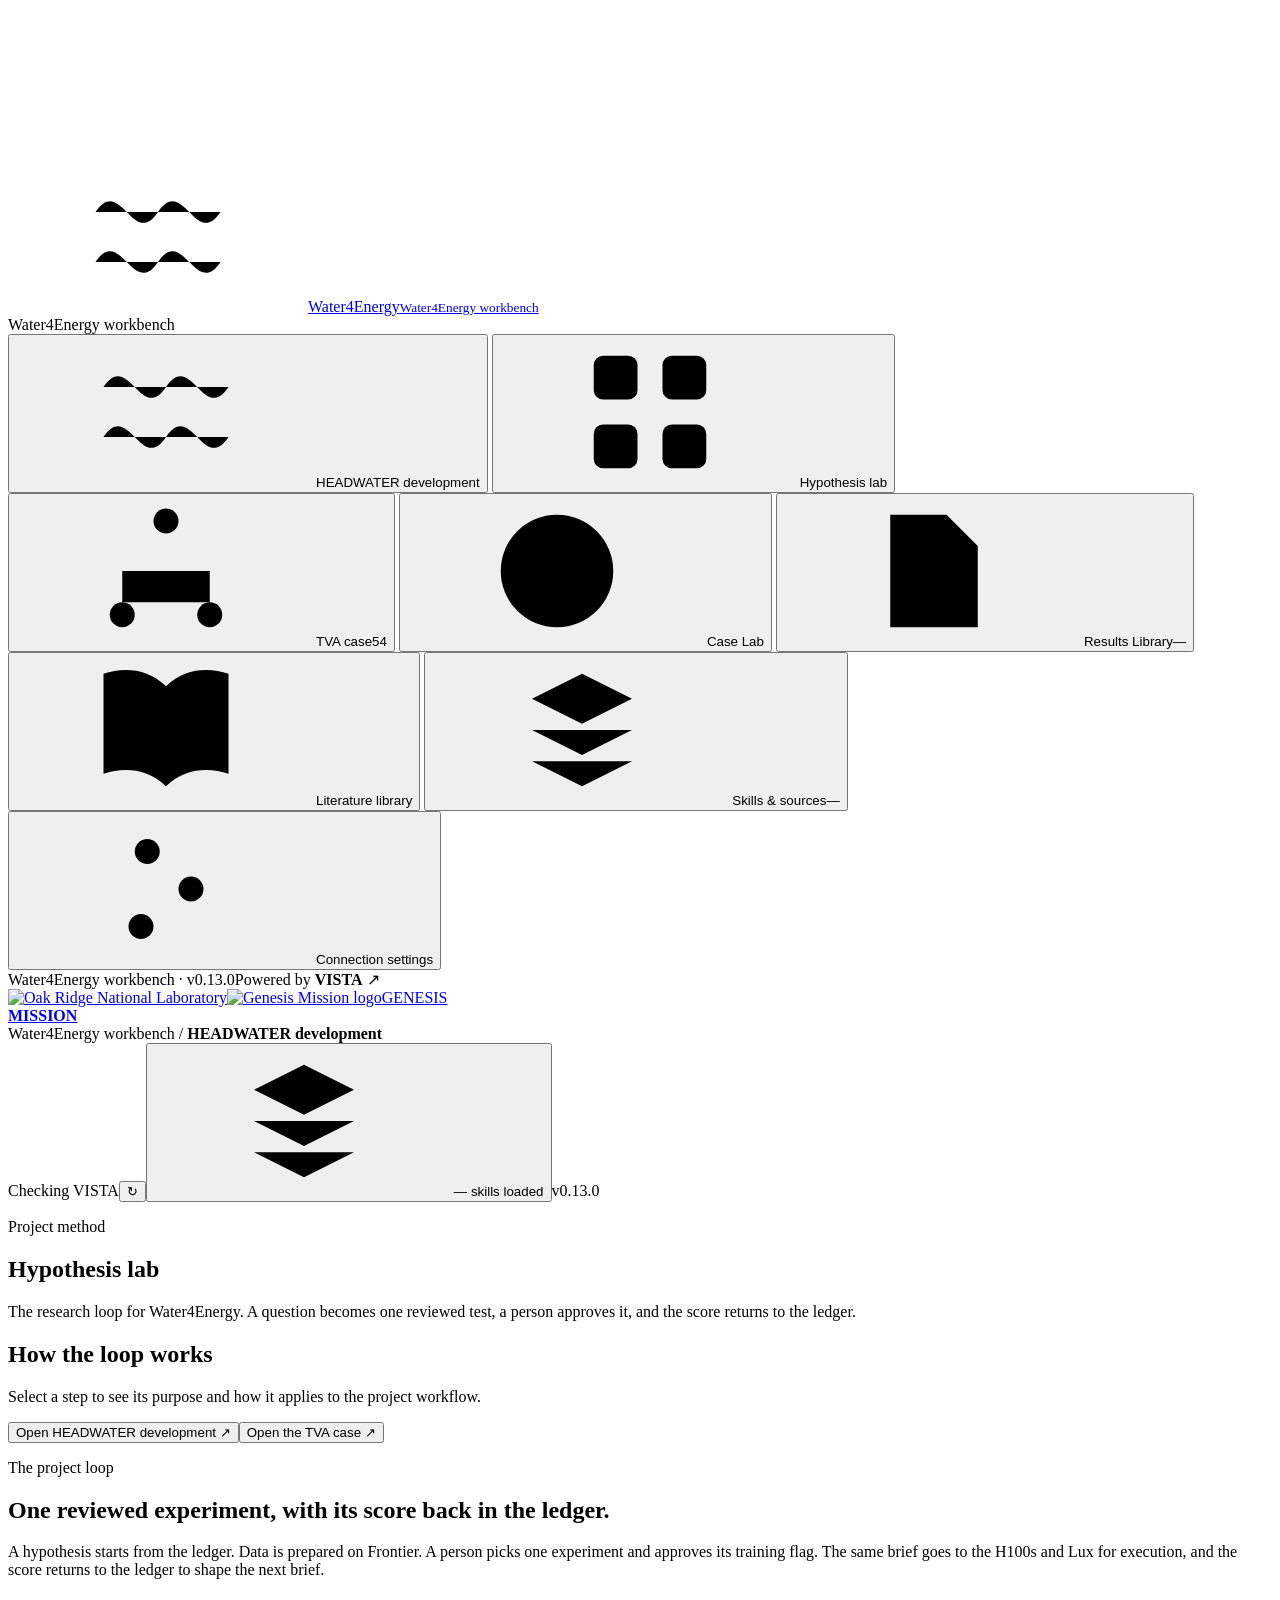
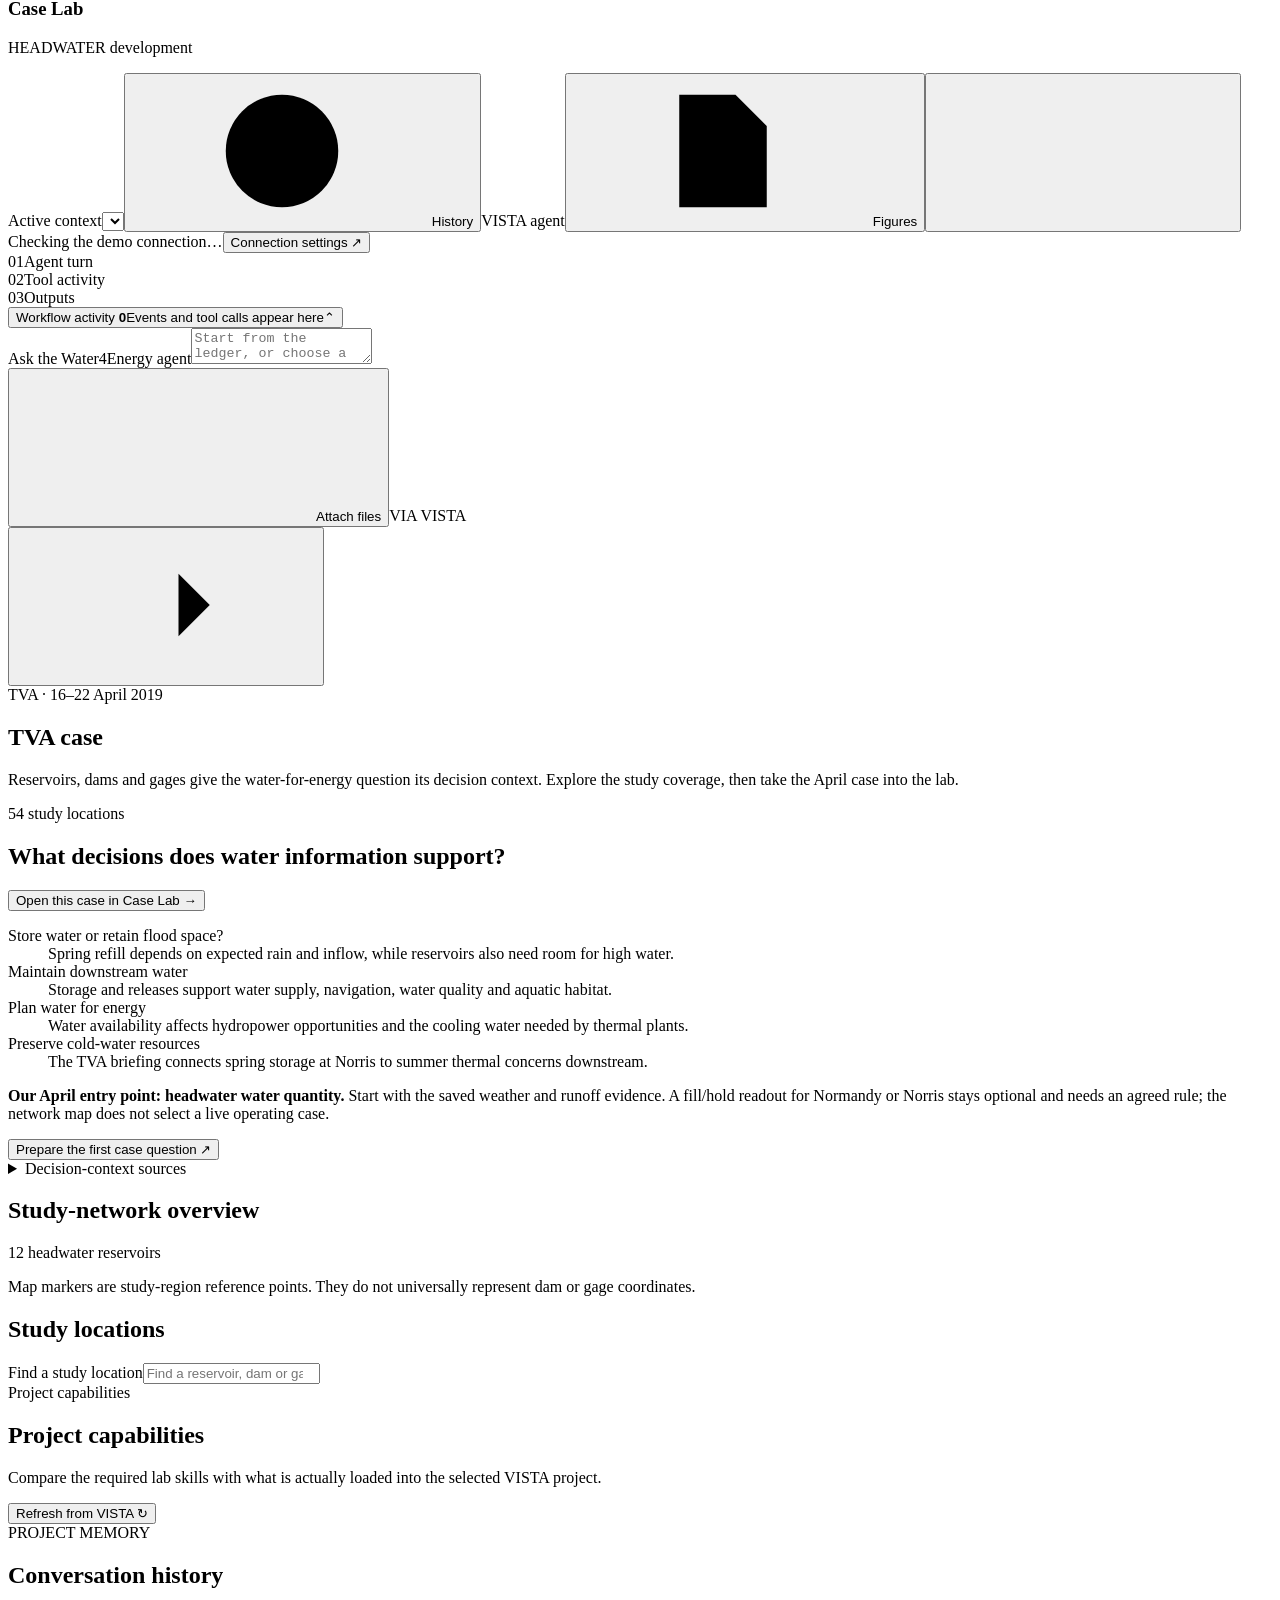
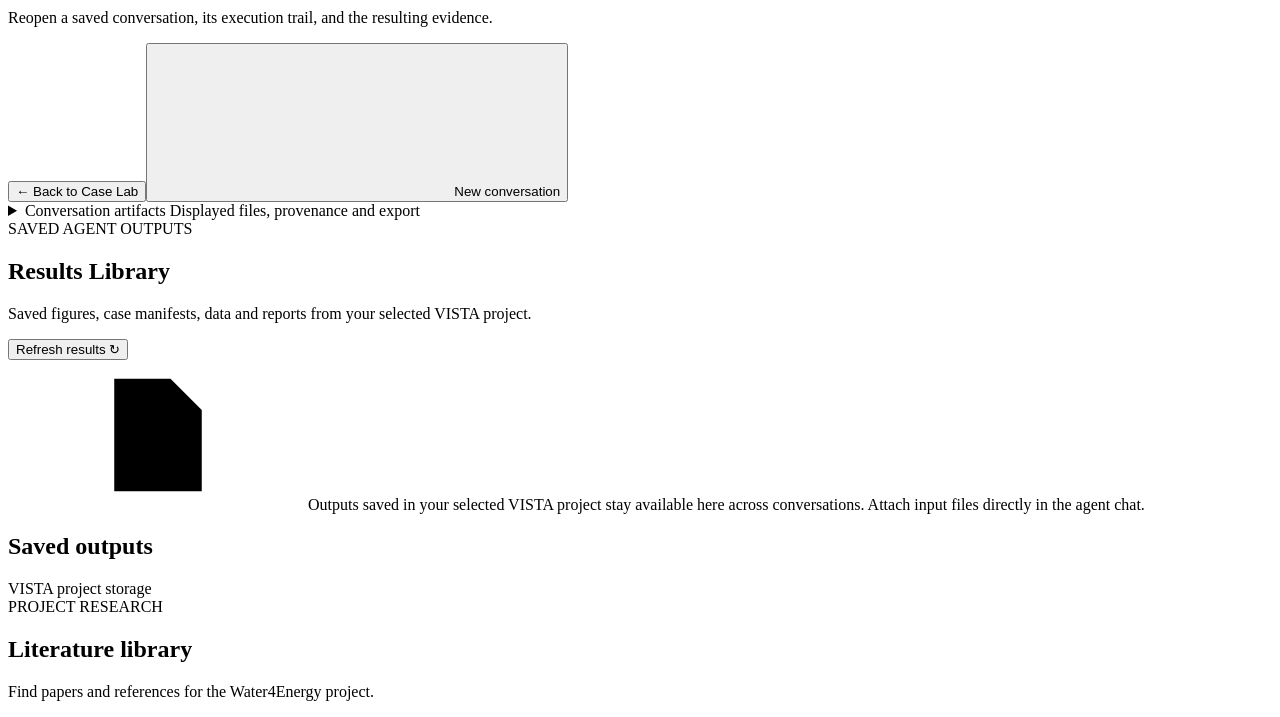
==== public/index.html @ bb332c55 "Make Water4Energy the project workbench with selectable HEADWATER and TVA contexts" ====
<!doctype html>
<html lang="en">
<head>
  <meta charset="utf-8">
  <meta name="viewport" content="width=device-width, initial-scale=1">
  <meta name="theme-color" content="#00662c">
  <meta name="description" content="The Water4Energy project workbench: HEADWATER development, and the cases inside the project">
  <title>Water4Energy workbench</title>
  <link rel="icon" href="/favicon.svg" type="image/svg+xml">
  <link rel="stylesheet" href="/styles.css">
  <link rel="stylesheet" href="/brand-theme.css">
  <link rel="stylesheet" href="/live-workspace.css">
  <link rel="stylesheet" href="/results-library.css">
  <link rel="stylesheet" href="/hypothesis-demo.css">
  <link rel="stylesheet" href="/context-tools.css">
  <link rel="stylesheet" href="/hypothesis-guide.css">
  <link rel="stylesheet" href="/chat-first.css">
  <link rel="stylesheet" href="/hypothesis-lab.css">
  <link rel="stylesheet" href="/connection-resources.css">
  <link rel="stylesheet" href="/literature-library.css">
  <link rel="stylesheet" href="/composer-resize.css">
  <link rel="stylesheet" href="/research-workspace.css">
  <link rel="stylesheet" href="/case-journey.css">
  <link rel="stylesheet" href="/headwater-workflow.css">
  <script src="/project-ui.js" defer></script>
  <script src="/hypothesis-demo.js" defer></script>
  <script src="/results-library.js" defer></script>
  <script src="/hypothesis-guide.js" defer></script>
  <script src="/composer-resize.js" defer></script>
  <script src="/literature-library.js" defer></script>
  <script src="/live-lab-sync.js" defer></script>
  <script src="/headwater-workflow.js" defer></script>
  <script src="/case-journey.js" defer></script>
  <script src="/app.js" defer></script>
</head>
<body data-mode="live" class="research-theme">
<svg class="icon-library" aria-hidden="true"><defs>
  <symbol id="i-skill" viewBox="0 0 24 24"><path d="m12 3 8 4-8 4-8-4zM4 12l8 4 8-4M4 17l8 4 8-4"/></symbol>
  <symbol id="i-network" viewBox="0 0 24 24"><circle cx="12" cy="4" r="2"/><circle cx="5" cy="19" r="2"/><circle cx="19" cy="19" r="2"/><path d="M12 6v6M5 17v-5h14v5"/></symbol>
  <symbol id="i-grid" viewBox="0 0 24 24"><rect x="3" y="3" width="7" height="7" rx="1.5"/><rect x="14" y="3" width="7" height="7" rx="1.5"/><rect x="3" y="14" width="7" height="7" rx="1.5"/><rect x="14" y="14" width="7" height="7" rx="1.5"/></symbol>
  <symbol id="i-clock" viewBox="0 0 24 24"><circle cx="12" cy="12" r="9"/><path d="M12 7v5l3 2"/></symbol>
  <symbol id="i-book" viewBox="0 0 24 24"><path d="M12 5v16M12 5C9 2 5 2 2 3v16c3-1 7-1 10 2 3-3 7-3 10-2V3c-3-1-7-1-10 2Z"/></symbol>
  <symbol id="i-file" viewBox="0 0 24 24"><path d="M14 3H5v18h14V8zM14 3v6h5M8 13h8M8 17h5"/></symbol>
  <symbol id="i-server" viewBox="0 0 24 24"><rect x="3" y="3" width="18" height="7" rx="2"/><rect x="3" y="14" width="18" height="7" rx="2"/><path d="M7 6.5h.01M7 17.5h.01M12 6.5h5M12 17.5h5"/></symbol>
  <symbol id="i-arrow" viewBox="0 0 24 24"><path d="M5 12h14m-5-5 5 5-5 5"/></symbol>
  <symbol id="i-down" viewBox="0 0 24 24"><path d="M12 3v12m-5-5 5 5 5-5M5 16v5h14v-5"/></symbol>
  <symbol id="i-plus" viewBox="0 0 24 24"><path d="M12 5v14M5 12h14"/></symbol>
  <symbol id="i-play" viewBox="0 0 24 24"><path d="m8 5 11 7-11 7z"/></symbol>
  <symbol id="i-check" viewBox="0 0 24 24"><path d="m5 12 4 4L19 6"/></symbol>
  <symbol id="i-link" viewBox="0 0 24 24"><path d="m10 13 4-4M8 16l-1 1a4 4 0 0 1-6-6l4-4a4 4 0 0 1 6 0m2 1 1-1a4 4 0 0 1 6 6l-4 4a4 4 0 0 1-6 0" transform="translate(1 0)"/></symbol>
  <symbol id="i-settings" viewBox="0 0 24 24"><path d="M4 6h16M4 12h16M4 18h16"/><circle cx="9" cy="6" r="2"/><circle cx="16" cy="12" r="2"/><circle cx="8" cy="18" r="2"/></symbol>
  <symbol id="i-close" viewBox="0 0 24 24"><path d="m6 6 12 12M6 18 18 6"/></symbol>
  <symbol id="i-wave" viewBox="0 0 24 24"><path d="M2 8c4-6 6 6 10 0s6 6 10 0M2 16c4-6 6 6 10 0s6 6 10 0"/></symbol>
  <symbol id="i-pin" viewBox="0 0 24 24"><path d="M19 10c0 5-7 11-7 11S5 15 5 10a7 7 0 1 1 14 0Z"/><circle cx="12" cy="10" r="2"/></symbol>
  <symbol id="i-stop" viewBox="0 0 24 24"><rect x="6" y="6" width="12" height="12" rx="1"/></symbol>
</defs></svg>
<aside class="sidebar">
  <a href="#development" class="brand" aria-label="Water4Energy home"><span class="brand-mark"><svg><use href="#i-wave"/></svg></span><span>Water<span class="brand-four">4</span>Energy<small>Water4Energy workbench</small></span></a>
  <div class="project-label">Water4Energy workbench</div>
  <nav class="main-nav" aria-label="Main navigation">
    <button class="nav-item active" data-view="development"><svg><use href="#i-wave"/></svg>HEADWATER development<span class="nav-active-dot"></span></button>
    <button class="nav-item" data-view="introduction"><svg><use href="#i-grid"/></svg>Hypothesis lab</button>
    <button class="nav-item" data-view="network"><svg><use href="#i-network"/></svg>TVA case<span class="nav-count" id="network-count">54</span></button>
    <button class="nav-item" data-view="workspace"><svg><use href="#i-clock"/></svg>Case Lab<span class="nav-active-dot"></span></button>
    <button class="nav-item" data-view="files"><svg><use href="#i-file"/></svg>Results Library<span class="nav-count" id="file-count">—</span></button>
    <button class="nav-item" data-view="literature"><svg><use href="#i-book"/></svg>Literature library</button>
    <button class="nav-item" data-view="skills"><svg><use href="#i-skill"/></svg>Skills &amp; sources<span class="nav-count" id="skill-count">—</span></button>
  </nav>
  <div class="resource-list" id="sidebar-resources" hidden></div>
  <div class="sidebar-bottom"><button id="connection-button"><svg><use href="#i-settings"/></svg>Connection settings</button><div class="powered"><span>Water4Energy workbench · v0.13.0</span><span>Powered by <b>VISTA</b> ↗</span></div></div>
</aside>
<div class="app-shell">
  <header class="topbar"><div class="brand-partners" aria-label="Oak Ridge National Laboratory and Genesis Mission"><a class="partner-ornl" href="https://www.ornl.gov/" target="_blank" rel="noopener noreferrer" aria-label="Oak Ridge National Laboratory"><img src="/assets/brand/ornl-logo.svg" alt="Oak Ridge National Laboratory" class="ornl-logo" width="156" height="38"></a><span class="partner-divider" aria-hidden="true"></span><a class="partner-genesis" href="https://www.energy.gov/undersecretaryforscience/genesis-mission/genesis-mission" target="_blank" rel="noopener noreferrer" aria-label="Genesis Mission"><img src="/assets/brand/genesis-mission-black.png" alt="Genesis Mission logo" width="61" height="63"><span>GENESIS<br><b>MISSION</b></span></a></div><div class="breadcrumb">Water4Energy workbench <span>/</span> <b id="view-breadcrumb">HEADWATER development</b></div><div class="topbar-actions"><span id="connection-pill" class="connection-pill"><i></i> Checking VISTA</span><button class="icon-button" id="refresh-button" title="Refresh connection and results" aria-label="Refresh connection and results">↻</button><button class="skills-topbar" id="skills-topbar"><svg><use href="#i-skill"/></svg><span id="skills-topbar-count">—</span> skills loaded</button><span class="demo-version" title="Water4Energy workbench version">v0.13.0</span></div></header>
  <main>
    <section id="view-development" class="view active"><div id="headwater-workflow"></div></section>
    <section id="view-introduction" class="view">
      <div class="journey-heading"><div><p class="journey-kicker">Project method</p><h1>Hypothesis lab</h1><p>The research loop for Water4Energy. A question becomes one reviewed test, a person approves it, and the score returns to the ledger.</p></div></div>
      <div class="method-case-grid">
        <section class="method-explorer" aria-labelledby="method-title"><h2 id="method-title">How the loop works</h2><p class="method-instruction">Select a step to see its purpose and how it applies to the project workflow.</p><div id="intro-workflow"></div><div class="journey-actions method-destinations"><button type="button" class="text-button" data-journey-nav="development">Open HEADWATER development ↗</button><button type="button" class="text-button" data-open-tva-case="network">Open the TVA case ↗</button></div><div id="intro-step-detail" aria-live="polite"></div></section>
        <section class="case-brief" aria-labelledby="project-loop-title"><p class="journey-kicker">The project loop</p><h2 id="project-loop-title">One reviewed experiment, with its score back in the ledger.</h2><p>A hypothesis starts from the ledger. Data is prepared on Frontier. A person picks one experiment and approves its training flag. The same brief goes to the H100s and Lux for execution, and the score returns to the ledger to shape the next brief.</p></section>
      </div>
    </section>
    <section id="view-workspace" class="view">
      <div class="hypothesis-lab-grid">
      <section class="panel agent-panel demo-agent-primary" aria-label="Project conversation"><div class="panel-heading"><div class="lab-chat-title"><h1>Case Lab</h1><p id="case-lab-subtitle">HEADWATER development</p></div><div class="agent-header-actions"><label class="context-switcher"><span class="sr-only">Active context</span><select id="active-context" aria-label="Active context"></select></label><button type="button" class="text-button lab-history-button" id="lab-history" aria-label="Open conversation history"><svg aria-hidden="true"><use href="#i-clock"/></svg>History</button><span id="agent-state" class="agent-state">VISTA agent</span><button class="text-button chat-figures-button" id="view-case-figures" aria-label="View case figures" aria-controls="hypothesis-guide-gallery"><svg><use href="#i-file"/></svg>Figures</button><button class="icon-button" id="new-chat" title="New conversation" aria-label="New conversation"><svg><use href="#i-plus"/></svg></button></div></div><div class="demo-status-bar"><span id="demo-status-line" role="status">Checking the demo connection…</span><button class="text-button" id="demo-setup-button" aria-haspopup="dialog">Connection settings ↗</button></div><div id="case-question-controls" class="case-question-controls"></div><div class="workflow-strip" id="workflow-strip"><div data-step="0"><span>01</span>Agent turn</div><i></i><div data-step="1"><span>02</span>Tool activity</div><i></i><div data-step="2"><span>03</span>Outputs</div></div><div class="chat-scroll" id="chat-scroll"><div class="chat-messages" id="chat-messages" aria-live="polite"></div></div><div class="activity-drawer"><button id="activity-toggle" aria-expanded="false"><span><i class="activity-dot"></i> Workflow activity <b id="activity-count">0</b></span><span id="activity-last">Events and tool calls appear here</span><span class="chevron">⌃</span></button><div id="activity-log" class="activity-log" hidden></div></div><div id="composer-resize-handle" class="composer-resize-handle" role="separator" tabindex="0" aria-orientation="horizontal" aria-controls="chat-form prompt" aria-label="Adjust message box height" aria-describedby="composer-resize-instructions" title="Drag up to expand or down to shrink. Arrow keys adjust; Home and End choose limits. Enter or double-click resets." hidden><span class="composer-resize-grip" aria-hidden="true"></span><span class="composer-resize-label" aria-hidden="true">Adjust message box</span><span id="composer-resize-instructions" class="sr-only">Drag up to expand the message box or down to shrink it. Use Up and Down arrow keys to adjust, Home for the smallest size, End for the largest size, or Enter or double-click to reset.</span></div><form id="chat-form" class="composer"><label class="sr-only" for="prompt">Ask the Water4Energy agent</label><textarea id="prompt" rows="2" placeholder="Start from the ledger, or choose a question…" ></textarea><div class="composer-bottom"><div><button type="button" id="attach-button" class="text-button"><svg><use href="#i-plus"/></svg>Attach files</button><span id="composer-mode">VIA VISTA</span></div><button type="submit" class="send-button" id="send-button" aria-label="Send message"><svg><use href="#i-arrow"/></svg></button><button type="button" id="stop-button" class="stop-button" hidden><svg><use href="#i-stop"/></svg>Stop turn</button></div></form><input type="file" id="upload-input" multiple hidden></section>
        <aside class="panel hypothesis-guide-panel" id="hypothesis-guide" data-april-only aria-label="TVA case evidence workspace" hidden></aside><aside class="panel development-evidence-panel" id="development-evidence" aria-label="HEADWATER development evidence"></aside>
      </div>
    </section>
    <section id="view-network" class="view"><div class="page-heading"><div><div class="eyebrow">TVA · 16–22 April 2019</div><h1>TVA case</h1><p>Reservoirs, dams and gages give the water-for-energy question its decision context. Explore the study coverage, then take the April case into the lab.</p></div><span class="tag">54 study locations</span></div><section class="network-decisions" aria-labelledby="network-decisions-title"><div class="network-decision-heading"><h2 id="network-decisions-title">What decisions does water information support?</h2><button type="button" class="primary-button" data-open-tva-case="workspace">Open this case in Case Lab →</button></div><dl class="network-decision-list"><div><dt>Store water or retain flood space?</dt><dd>Spring refill depends on expected rain and inflow, while reservoirs also need room for high water.</dd></div><div><dt>Maintain downstream water</dt><dd>Storage and releases support water supply, navigation, water quality and aquatic habitat.</dd></div><div><dt>Plan water for energy</dt><dd>Water availability affects hydropower opportunities and the cooling water needed by thermal plants.</dd></div><div><dt>Preserve cold-water resources</dt><dd>The TVA briefing connects spring storage at Norris to summer thermal concerns downstream.</dd></div></dl><div class="network-case-bridge"><p><strong>Our April entry point: headwater water quantity.</strong> Start with the saved weather and runoff evidence. A fill/hold readout for Normandy or Norris stays optional and needs an agreed rule; the network map does not select a live operating case.</p><button type="button" class="text-button" data-case-question="ledger">Prepare the first case question ↗</button></div><details class="network-context-sources"><summary>Decision-context sources</summary><p><a href="https://www.tva.com/environment/managing-the-river" target="_blank" rel="noopener noreferrer">TVA: managing the river for multiple benefits ↗</a> · <a href="https://www.tva.com/Environment/Lake-Levels/How-TVA-Manages-Water-Levels" target="_blank" rel="noopener noreferrer">TVA: managing water levels ↗</a> · <a href="https://github.com/daliwang/water4energy_projectPlan/blob/main/TVA_Task3_Briefing_Summary_20260915.md" target="_blank" rel="noopener noreferrer">Project briefing, 15 September 2026 ↗</a></p></details></section><div class="network-overview" id="network-overview"></div><section class="panel network-map-panel"><div class="panel-heading"><h2>Study-network overview</h2><span class="tag">12 headwater reservoirs</span></div><div id="network-map"></div><p class="network-map-note">Map markers are study-region reference points. They do not universally represent dam or gage coordinates.</p></section><section class="panel network-roster-panel"><div class="network-roster-header"><h2>Study locations</h2><label class="sr-only" for="site-search">Find a study location</label><input id="site-search" type="search" placeholder="Find a reservoir, dam or gage…"></div><div id="network-roster" class="network-roster"></div></section></section>
    <section id="view-skills" class="view"><div class="page-heading"><div><div class="eyebrow">Project capabilities</div><h1>Project capabilities</h1><p>Compare the required lab skills with what is actually loaded into the selected VISTA project.</p></div><button class="secondary-button" id="skills-refresh">Refresh from VISTA ↻</button></div><div id="skills-summary" class="skills-summary"></div><div id="skills-list" class="skills-grid"></div><section class="panel workflow-skill-plan" data-april-only hidden><h2>Demo skill checklist</h2><p>Eight core skills support the walkthrough. The dam readout is optional and is counted separately.</p><div id="required-skills"></div></section></section>
    <section id="view-history" class="view"><div class="page-heading"><div><div class="eyebrow">PROJECT MEMORY</div><h1>Conversation history</h1><p>Reopen a saved conversation, its execution trail, and the resulting evidence.</p></div><div class="history-page-actions"><button type="button" class="secondary-button" id="history-back">← Back to Case Lab</button><button class="primary-button compact" id="history-new"><svg><use href="#i-plus"/></svg>New conversation</button></div></div><div class="conversation-starting-tools" data-april-only hidden><section class="panel conversation-help-panel"><h2>Need a starting point?</h2><p>Choose a hint to open an editable question in Case Lab.</p><div id="conversation-hints" aria-label="Conversation hints"></div></section><details id="demo-questions-details" class="panel demo-disclosure"><summary><span><strong>Walkthrough questions</strong><small>Six source-backed questions to explore with the agent</small></span></summary><section class="demo-question-panel"><div id="demo-questions"></div></section></details></div><div id="history-list" class="card-list"></div><details class="demo-conversation-details"><summary>Conversation artifacts <span>Displayed files, provenance and export</span></summary>
      <section class="panel results-panel" id="results-panel"><div class="results-heading"><div><div class="eyebrow">FROM THE SELECTED CONVERSATION</div><h2>Conversation artifacts.</h2><p id="results-description">Files explicitly displayed by the agent are collected here.</p></div><div class="results-actions"><span class="tag" id="result-mode-label">Live VISTA</span><button id="export-report" class="secondary-button"><svg><use href="#i-down"/></svg>Export brief</button></div></div><div class="result-toolbar"><div class="chart-site-tabs" id="chart-site-tabs"></div><div class="chart-site-picker"><label for="result-site">SITE</label><select id="result-site" aria-label="Result site"></select></div><div class="chart-legend"><span><i class="predicted"></i>Model prediction</span><span><i class="observed"></i>Observed</span></div></div><div class="chart-layout"><div><div class="chart-axis-label" id="chart-axis-label">WEEKLY PREDICTED VOLUME · MILLION m³</div><div id="result-chart" class="result-chart"></div></div><div class="result-stats" id="result-stats"></div></div><div class="result-footer"><span><svg><use href="#i-check"/></svg><span id="provenance-short">Waiting for agent-generated outputs</span></span><button class="text-button" id="provenance-button">View provenance <span>↗</span></button></div></section>
      </details></section>
    <section id="view-files" class="view"><div class="page-heading"><div><div class="eyebrow">SAVED AGENT OUTPUTS</div><h1>Results Library</h1><p>Saved figures, case manifests, data and reports from your selected VISTA project.</p></div><button class="secondary-button" id="reload-files">Refresh results ↻</button></div><div class="mode-banner"><svg><use href="#i-file"/></svg><span>Outputs saved in your selected VISTA project stay available here across conversations. Attach input files directly in the agent chat.</span></div><div class="results-evidence-sections" data-april-only hidden><details id="case-figures-details" class="panel demo-disclosure case-figures-disclosure"><summary><span><strong>Case figures</strong><small>Temperature, precipitation, ERA5 runoff and frozen Trial 0 downscaling</small></span><span id="case-figures-status" class="tag">Awaiting files</span></summary><section class="demo-evidence-panel" aria-label="Scientific evidence for the April case"><p class="demo-evidence-intro">Runoff is an ERA5 observation; the HEADWATER runoff forecast remains unavailable. Figures come from files matching this case.</p><div id="case-evidence"></div></section></details><details id="dam-readout-details" class="panel demo-disclosure"><summary><span><strong>Optional reservoir readout</strong><small>Include one reservoir only when an agreed fill/hold rule is available</small></span></summary><section id="dam-panel" class="demo-dam-panel" aria-label="Optional dam readout"></section></details></div><section class="panel file-section"><div class="panel-heading"><h2>Saved outputs</h2><span class="tag">VISTA project storage</span></div><div id="live-files" class="file-list"></div></section></section>
    <section id="view-literature" class="view"><div class="page-heading"><div><div class="eyebrow">PROJECT RESEARCH</div><h1>Literature library</h1><p>Find papers and references for the Water4Energy project.</p></div></div><div id="literature-library" aria-label="Project literature library"></div></section>
  </main>
</div>
<dialog id="settings-dialog" aria-labelledby="settings-title"><form id="settings-form">
  <div class="dialog-heading"><div><div class="eyebrow">LOCAL VISTA</div><h2 id="settings-title">Connection settings</h2></div><button type="button" class="icon-button" data-close-dialog aria-label="Close settings"><svg><use href="#i-close"/></svg></button></div>
  <section class="connection-fields-section" aria-labelledby="vista-connection-title"><h3 id="vista-connection-title">VISTA connection</h3><p>Open VISTA on this laptop first. Save updates only the backend address and project used by this interface.</p>
    <div class="connection-fields-grid"><div><label for="backend-url">Backend address</label><input id="backend-url" name="backend_url" value="http://127.0.0.1:8001" required><small>A local loopback address; the default VISTA backend uses port 8001.</small></div><div><label for="project-name">VISTA project name</label><input id="project-name" name="project" value="Water4Energy-TVA-agent-loop" required><small>This project must already exist in your local VISTA installation.</small></div></div>
    <p class="connection-scope-note">Credentials and cluster connections stay managed by VISTA.</p><div id="settings-status" class="dialog-status" role="status"></div><div class="connection-save-actions"><button class="primary-button compact" type="submit">Save &amp; check connection</button></div>
  </section>
  <section class="settings-compute-section" aria-labelledby="settings-compute-title"><div class="settings-compute-heading"><div><h3 id="settings-compute-title">Compute resources</h3><p>Existing resource connections reported by VISTA.</p></div><button type="button" class="secondary-button" id="resource-refresh">Refresh status ↻</button></div><div id="resource-cards" class="resource-cards"></div><p class="settings-compute-note">Saved evidence comes first. A figure redraw needs an explicitly supported VISTA connection and script. Resource status does not verify the scientific source files.</p></section>
  <div class="dialog-footer"><button type="button" class="secondary-button" data-close-dialog>Close</button></div>
</form></dialog>
<dialog id="details-dialog"><div class="dialog-heading"><h2 id="details-title">Project details</h2><button class="icon-button" data-close-dialog aria-label="Close details"><svg><use href="#i-close"/></svg></button></div><div id="details-content" class="details-content"></div></dialog>
<dialog id="elicitation-dialog"><div class="dialog-heading"><h2>VISTA needs your input</h2></div><form id="elicitation-form"><p id="elicitation-message"></p><div id="elicitation-fields"></div><div class="dialog-footer"><button type="button" id="elicitation-decline" class="secondary-button">Decline</button><button type="submit" class="primary-button compact">Continue</button></div></form></dialog>
<div class="toast" id="toast" role="status" hidden></div>
</body>
</html>
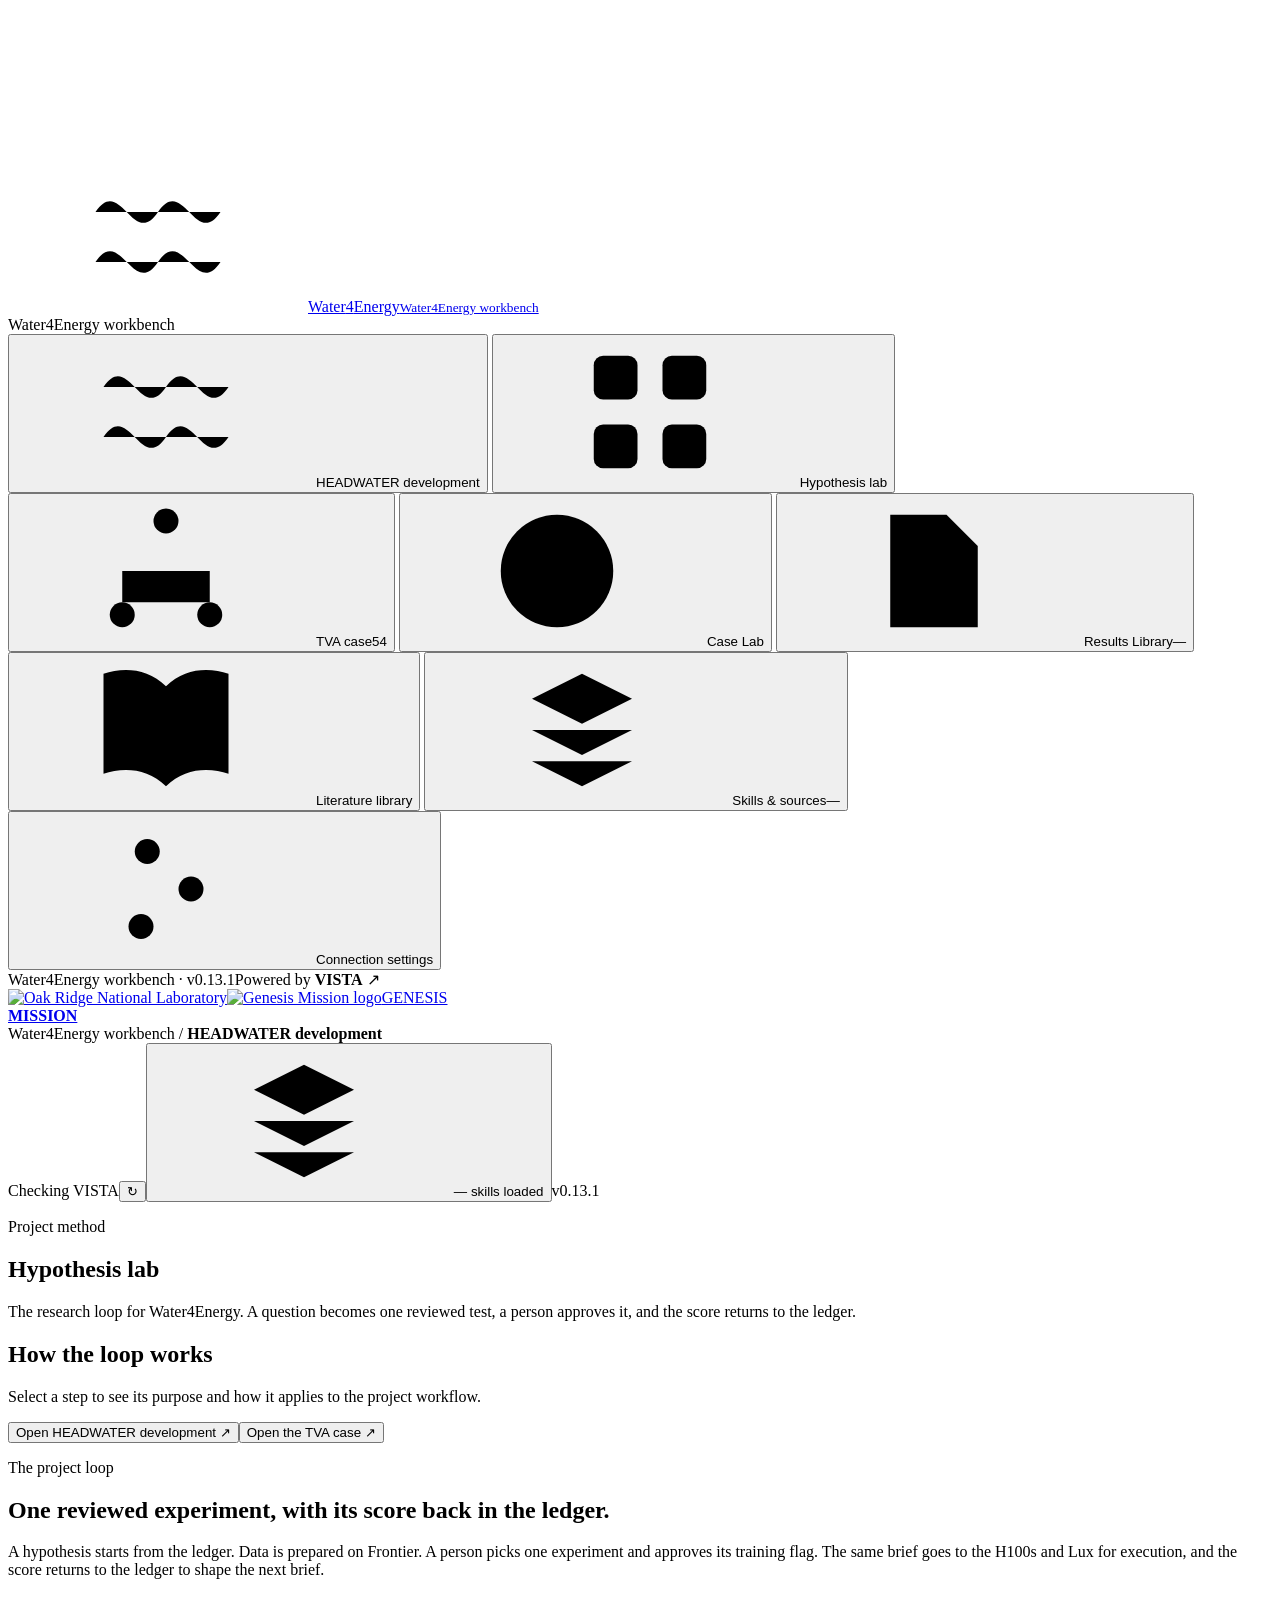
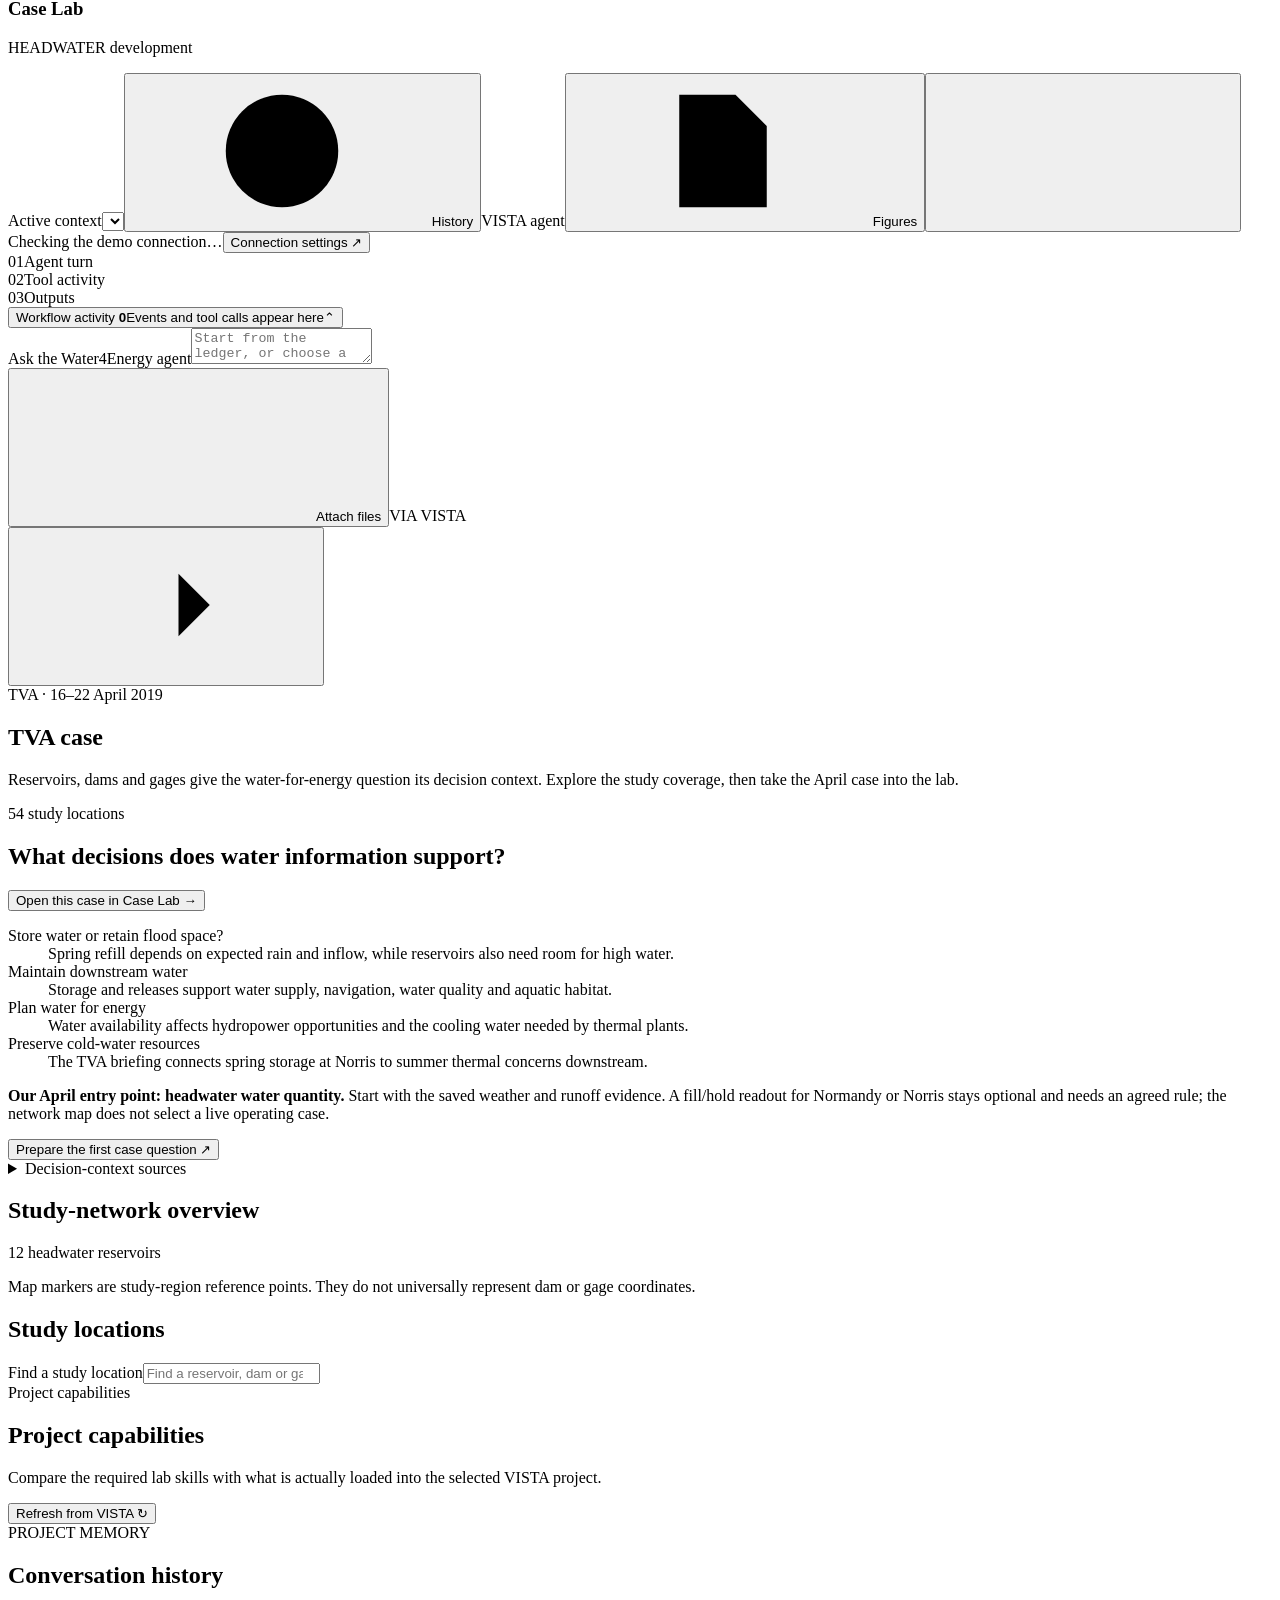
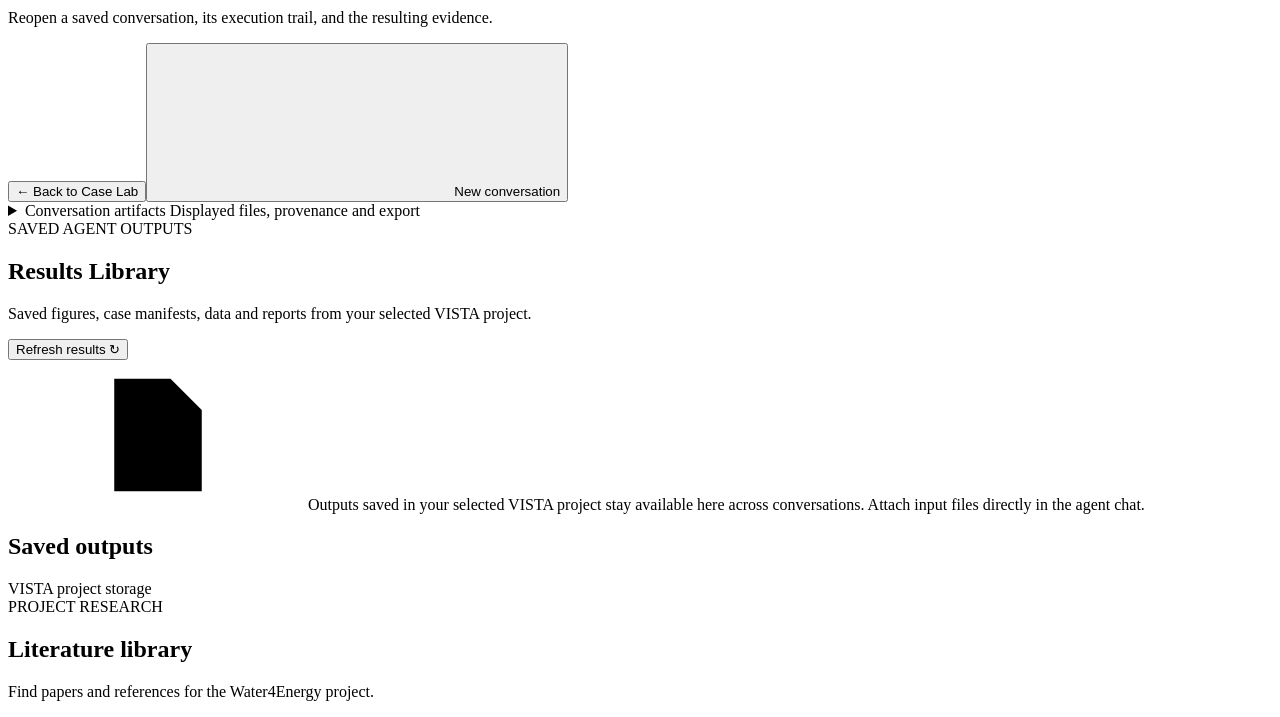
==== commit d39ae6b1: "Recognize current VISTA demo skills and indexed source documents" ====
--- a/public/index.html
+++ b/public/index.html
@@ -67,10 +67,10 @@
     <button class="nav-item" data-view="skills"><svg><use href="#i-skill"/></svg>Skills &amp; sources<span class="nav-count" id="skill-count">—</span></button>
   </nav>
   <div class="resource-list" id="sidebar-resources" hidden></div>
-  <div class="sidebar-bottom"><button id="connection-button"><svg><use href="#i-settings"/></svg>Connection settings</button><div class="powered"><span>Water4Energy workbench · v0.13.0</span><span>Powered by <b>VISTA</b> ↗</span></div></div>
+  <div class="sidebar-bottom"><button id="connection-button"><svg><use href="#i-settings"/></svg>Connection settings</button><div class="powered"><span>Water4Energy workbench · v0.13.1</span><span>Powered by <b>VISTA</b> ↗</span></div></div>
 </aside>
 <div class="app-shell">
-  <header class="topbar"><div class="brand-partners" aria-label="Oak Ridge National Laboratory and Genesis Mission"><a class="partner-ornl" href="https://www.ornl.gov/" target="_blank" rel="noopener noreferrer" aria-label="Oak Ridge National Laboratory"><img src="/assets/brand/ornl-logo.svg" alt="Oak Ridge National Laboratory" class="ornl-logo" width="156" height="38"></a><span class="partner-divider" aria-hidden="true"></span><a class="partner-genesis" href="https://www.energy.gov/undersecretaryforscience/genesis-mission/genesis-mission" target="_blank" rel="noopener noreferrer" aria-label="Genesis Mission"><img src="/assets/brand/genesis-mission-black.png" alt="Genesis Mission logo" width="61" height="63"><span>GENESIS<br><b>MISSION</b></span></a></div><div class="breadcrumb">Water4Energy workbench <span>/</span> <b id="view-breadcrumb">HEADWATER development</b></div><div class="topbar-actions"><span id="connection-pill" class="connection-pill"><i></i> Checking VISTA</span><button class="icon-button" id="refresh-button" title="Refresh connection and results" aria-label="Refresh connection and results">↻</button><button class="skills-topbar" id="skills-topbar"><svg><use href="#i-skill"/></svg><span id="skills-topbar-count">—</span> skills loaded</button><span class="demo-version" title="Water4Energy workbench version">v0.13.0</span></div></header>
+  <header class="topbar"><div class="brand-partners" aria-label="Oak Ridge National Laboratory and Genesis Mission"><a class="partner-ornl" href="https://www.ornl.gov/" target="_blank" rel="noopener noreferrer" aria-label="Oak Ridge National Laboratory"><img src="/assets/brand/ornl-logo.svg" alt="Oak Ridge National Laboratory" class="ornl-logo" width="156" height="38"></a><span class="partner-divider" aria-hidden="true"></span><a class="partner-genesis" href="https://www.energy.gov/undersecretaryforscience/genesis-mission/genesis-mission" target="_blank" rel="noopener noreferrer" aria-label="Genesis Mission"><img src="/assets/brand/genesis-mission-black.png" alt="Genesis Mission logo" width="61" height="63"><span>GENESIS<br><b>MISSION</b></span></a></div><div class="breadcrumb">Water4Energy workbench <span>/</span> <b id="view-breadcrumb">HEADWATER development</b></div><div class="topbar-actions"><span id="connection-pill" class="connection-pill"><i></i> Checking VISTA</span><button class="icon-button" id="refresh-button" title="Refresh connection and results" aria-label="Refresh connection and results">↻</button><button class="skills-topbar" id="skills-topbar"><svg><use href="#i-skill"/></svg><span id="skills-topbar-count">—</span> skills loaded</button><span class="demo-version" title="Water4Energy workbench version">v0.13.1</span></div></header>
   <main>
     <section id="view-development" class="view active"><div id="headwater-workflow"></div></section>
     <section id="view-introduction" class="view">
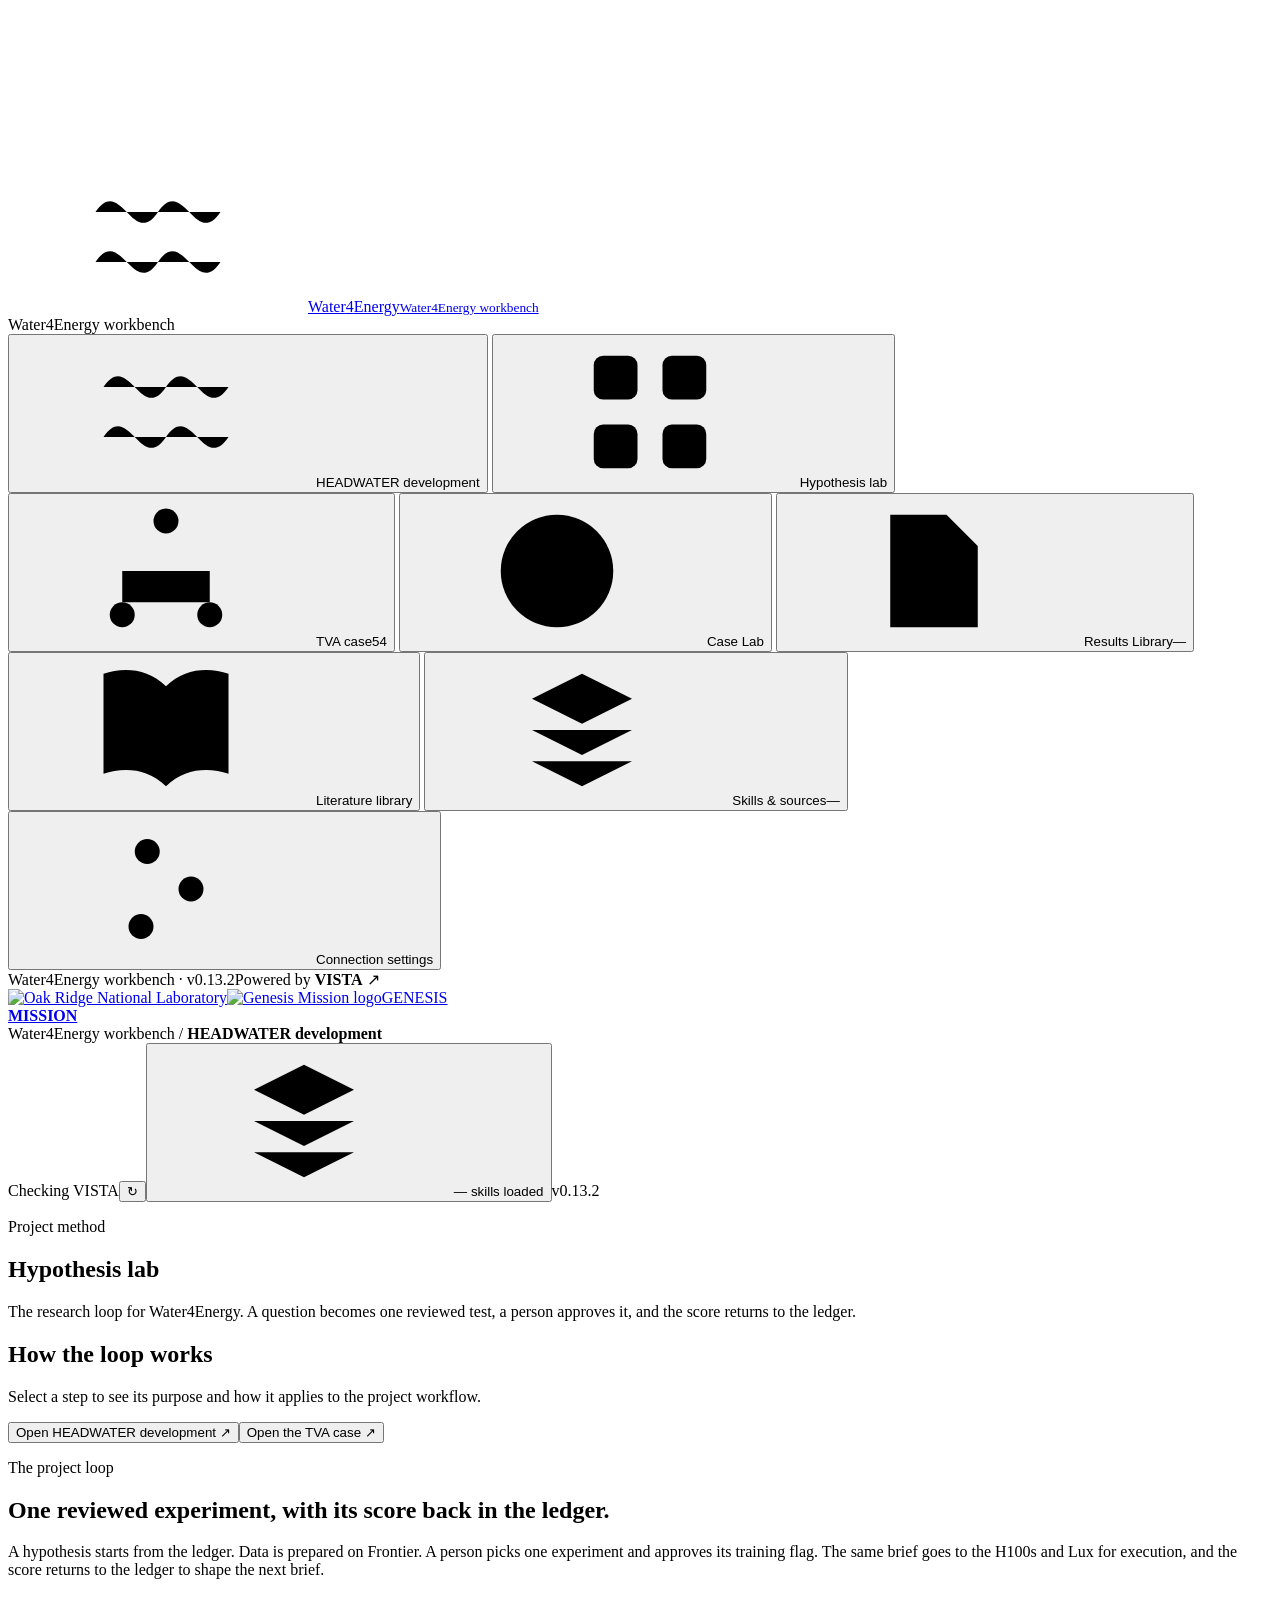
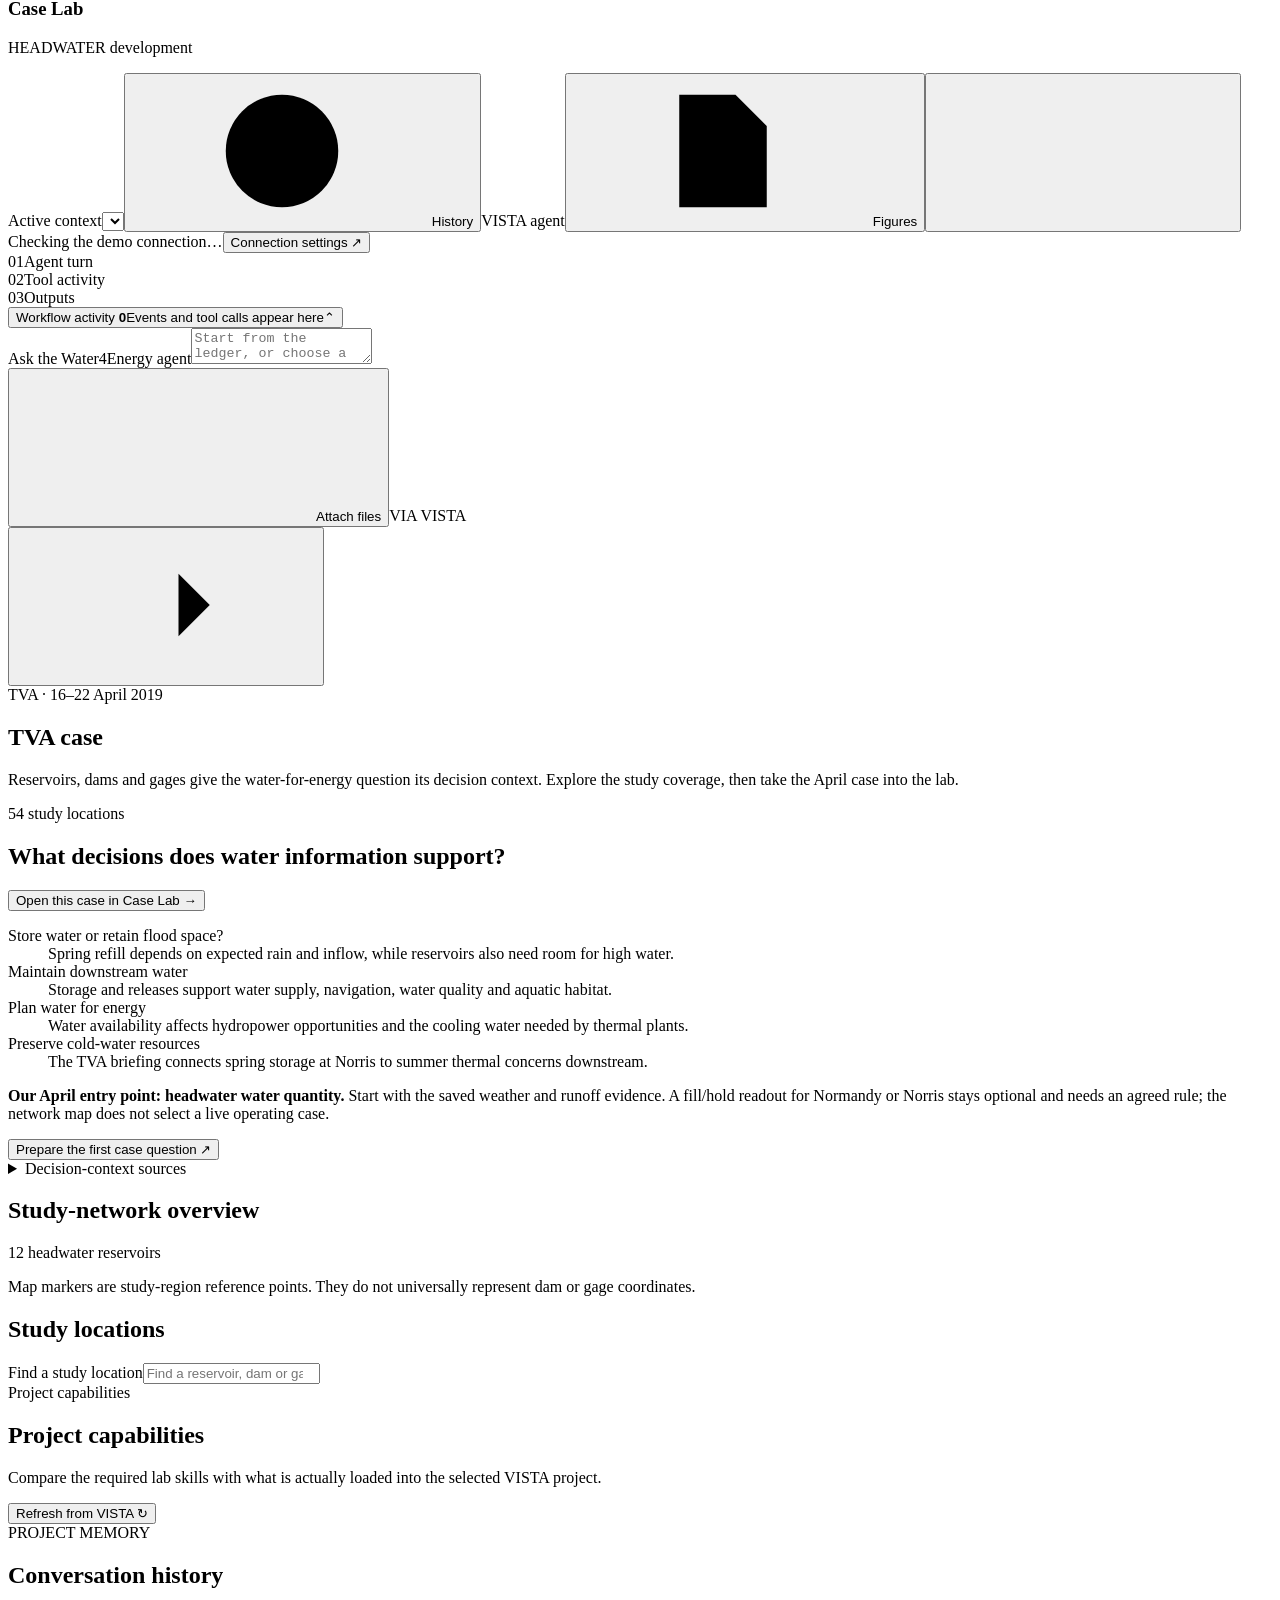
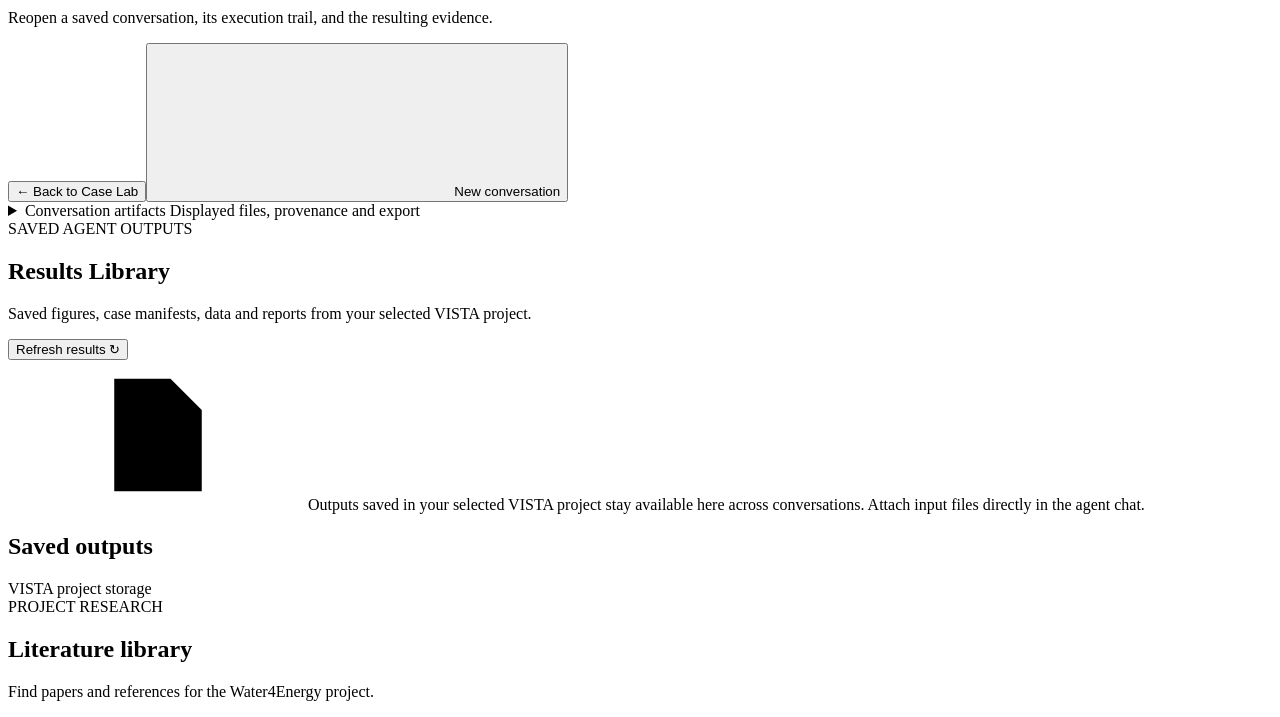
==== commit 5617bae5: "Fix guided demo answers and evidence following in combined v0.13.2 package" ====
--- a/public/index.html
+++ b/public/index.html
@@ -67,10 +67,10 @@
     <button class="nav-item" data-view="skills"><svg><use href="#i-skill"/></svg>Skills &amp; sources<span class="nav-count" id="skill-count">—</span></button>
   </nav>
   <div class="resource-list" id="sidebar-resources" hidden></div>
-  <div class="sidebar-bottom"><button id="connection-button"><svg><use href="#i-settings"/></svg>Connection settings</button><div class="powered"><span>Water4Energy workbench · v0.13.1</span><span>Powered by <b>VISTA</b> ↗</span></div></div>
+  <div class="sidebar-bottom"><button id="connection-button"><svg><use href="#i-settings"/></svg>Connection settings</button><div class="powered"><span>Water4Energy workbench · v0.13.2</span><span>Powered by <b>VISTA</b> ↗</span></div></div>
 </aside>
 <div class="app-shell">
-  <header class="topbar"><div class="brand-partners" aria-label="Oak Ridge National Laboratory and Genesis Mission"><a class="partner-ornl" href="https://www.ornl.gov/" target="_blank" rel="noopener noreferrer" aria-label="Oak Ridge National Laboratory"><img src="/assets/brand/ornl-logo.svg" alt="Oak Ridge National Laboratory" class="ornl-logo" width="156" height="38"></a><span class="partner-divider" aria-hidden="true"></span><a class="partner-genesis" href="https://www.energy.gov/undersecretaryforscience/genesis-mission/genesis-mission" target="_blank" rel="noopener noreferrer" aria-label="Genesis Mission"><img src="/assets/brand/genesis-mission-black.png" alt="Genesis Mission logo" width="61" height="63"><span>GENESIS<br><b>MISSION</b></span></a></div><div class="breadcrumb">Water4Energy workbench <span>/</span> <b id="view-breadcrumb">HEADWATER development</b></div><div class="topbar-actions"><span id="connection-pill" class="connection-pill"><i></i> Checking VISTA</span><button class="icon-button" id="refresh-button" title="Refresh connection and results" aria-label="Refresh connection and results">↻</button><button class="skills-topbar" id="skills-topbar"><svg><use href="#i-skill"/></svg><span id="skills-topbar-count">—</span> skills loaded</button><span class="demo-version" title="Water4Energy workbench version">v0.13.1</span></div></header>
+  <header class="topbar"><div class="brand-partners" aria-label="Oak Ridge National Laboratory and Genesis Mission"><a class="partner-ornl" href="https://www.ornl.gov/" target="_blank" rel="noopener noreferrer" aria-label="Oak Ridge National Laboratory"><img src="/assets/brand/ornl-logo.svg" alt="Oak Ridge National Laboratory" class="ornl-logo" width="156" height="38"></a><span class="partner-divider" aria-hidden="true"></span><a class="partner-genesis" href="https://www.energy.gov/undersecretaryforscience/genesis-mission/genesis-mission" target="_blank" rel="noopener noreferrer" aria-label="Genesis Mission"><img src="/assets/brand/genesis-mission-black.png" alt="Genesis Mission logo" width="61" height="63"><span>GENESIS<br><b>MISSION</b></span></a></div><div class="breadcrumb">Water4Energy workbench <span>/</span> <b id="view-breadcrumb">HEADWATER development</b></div><div class="topbar-actions"><span id="connection-pill" class="connection-pill"><i></i> Checking VISTA</span><button class="icon-button" id="refresh-button" title="Refresh connection and results" aria-label="Refresh connection and results">↻</button><button class="skills-topbar" id="skills-topbar"><svg><use href="#i-skill"/></svg><span id="skills-topbar-count">—</span> skills loaded</button><span class="demo-version" title="Water4Energy workbench version">v0.13.2</span></div></header>
   <main>
     <section id="view-development" class="view active"><div id="headwater-workflow"></div></section>
     <section id="view-introduction" class="view">
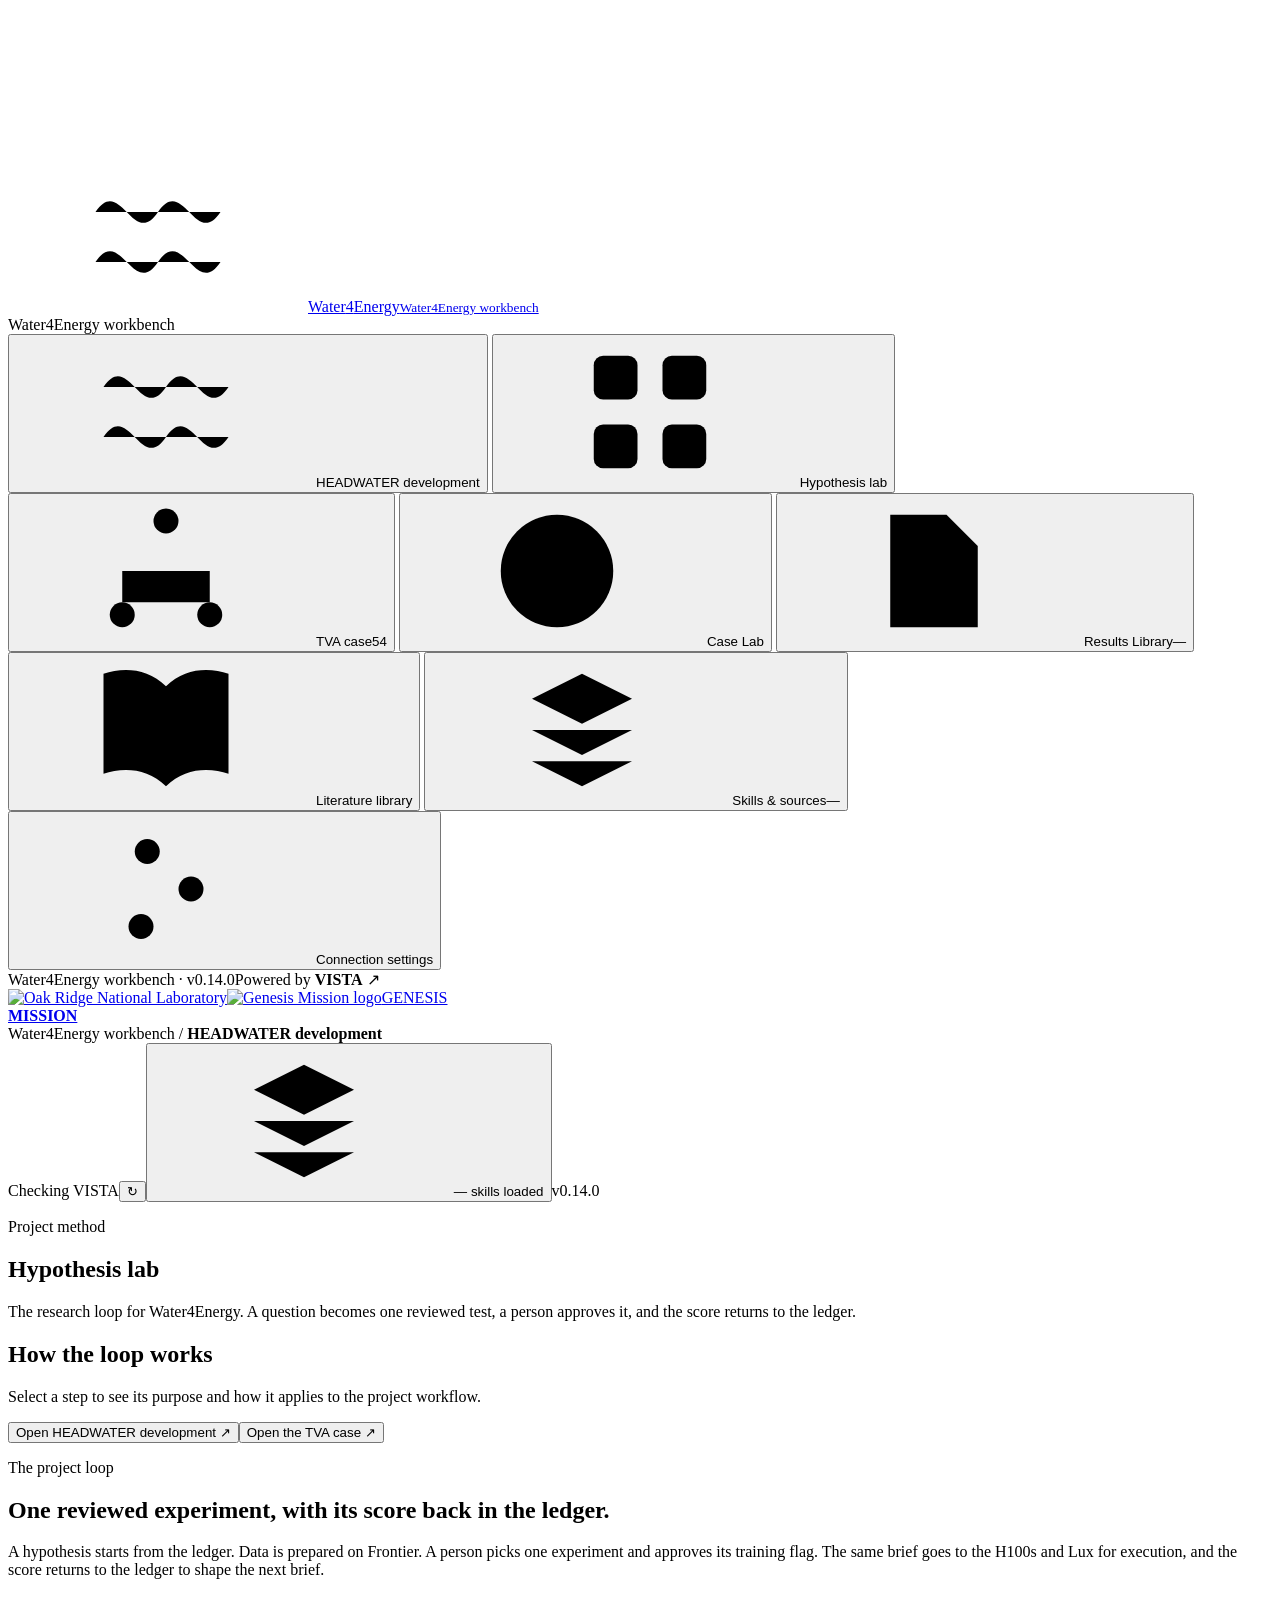
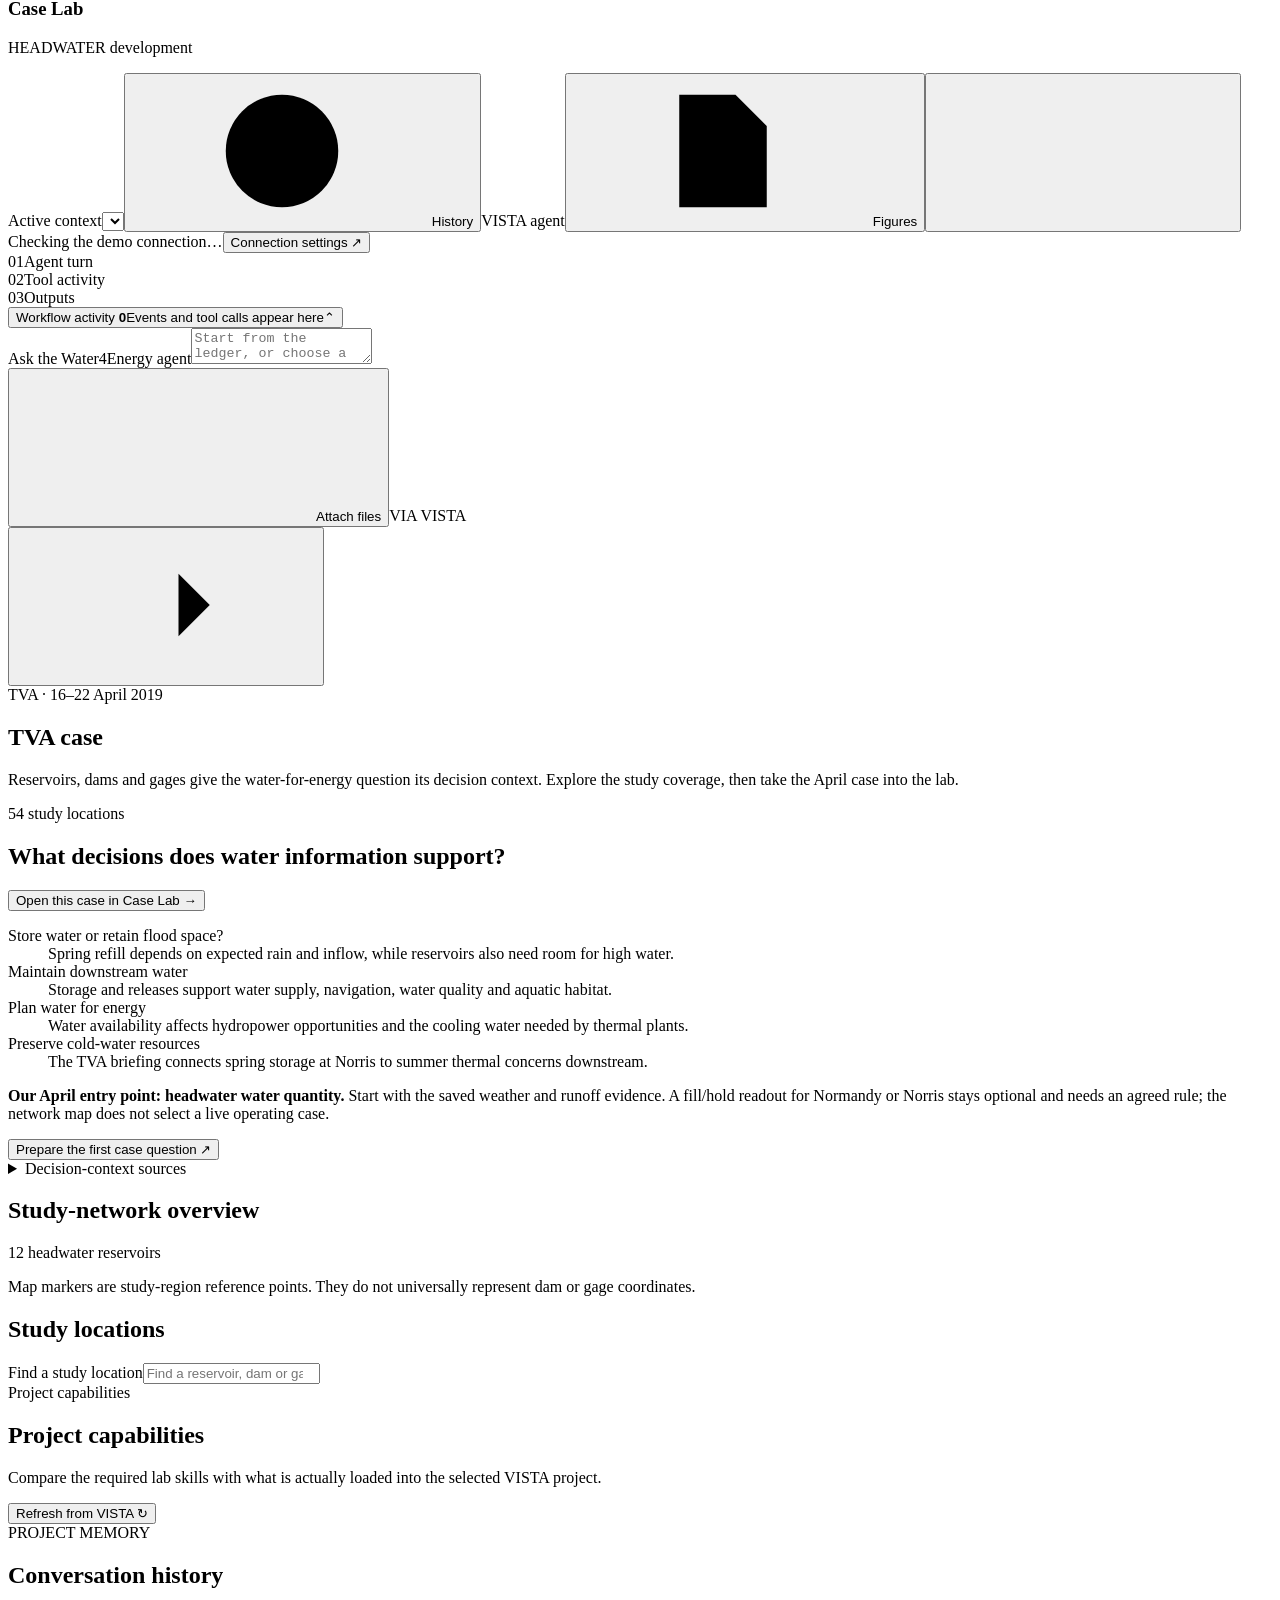
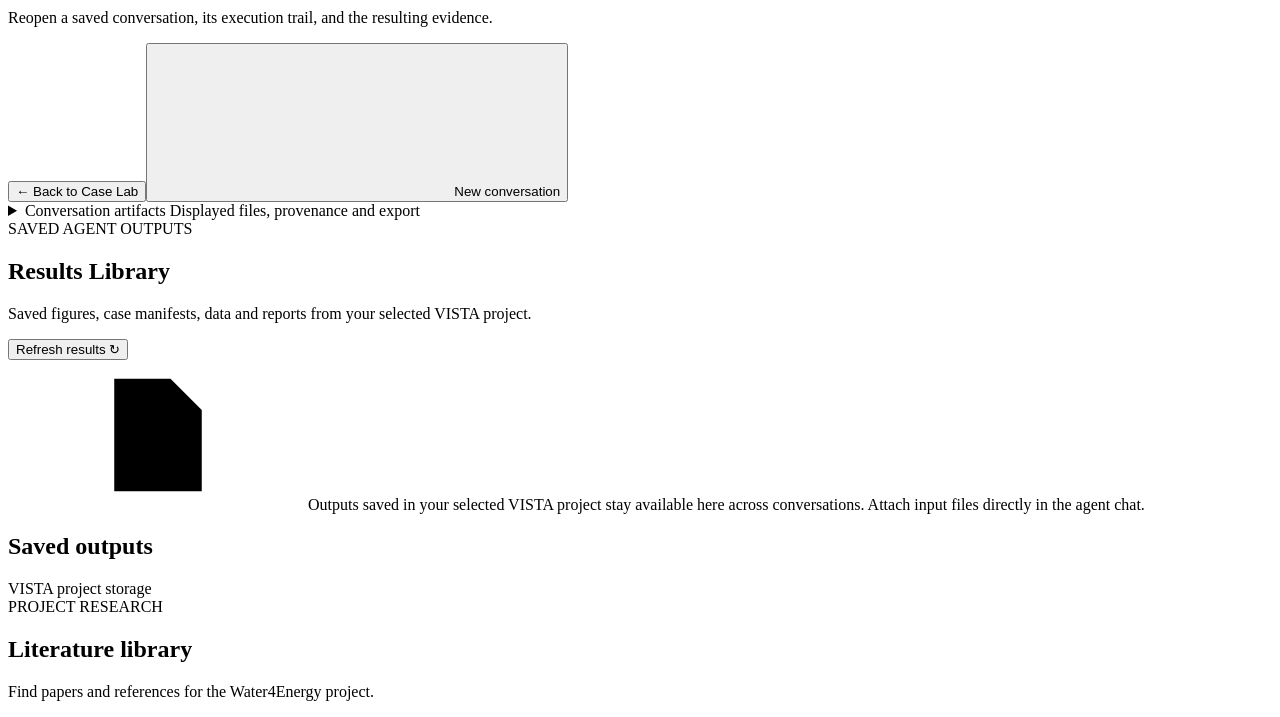
==== commit 8dacaa9b: "Make HEADWATER development clear for DOE and align saved evidence" ====
--- a/public/index.html
+++ b/public/index.html
@@ -31,6 +31,7 @@
   <script src="/live-lab-sync.js" defer></script>
   <script src="/headwater-workflow.js" defer></script>
   <script src="/case-journey.js" defer></script>
+  <script src="/agent-response.js" defer></script>
   <script src="/app.js" defer></script>
 </head>
 <body data-mode="live" class="research-theme">
@@ -67,10 +68,10 @@
     <button class="nav-item" data-view="skills"><svg><use href="#i-skill"/></svg>Skills &amp; sources<span class="nav-count" id="skill-count">—</span></button>
   </nav>
   <div class="resource-list" id="sidebar-resources" hidden></div>
-  <div class="sidebar-bottom"><button id="connection-button"><svg><use href="#i-settings"/></svg>Connection settings</button><div class="powered"><span>Water4Energy workbench · v0.13.2</span><span>Powered by <b>VISTA</b> ↗</span></div></div>
+  <div class="sidebar-bottom"><button id="connection-button"><svg><use href="#i-settings"/></svg>Connection settings</button><div class="powered"><span>Water4Energy workbench · v0.14.0</span><span>Powered by <b>VISTA</b> ↗</span></div></div>
 </aside>
 <div class="app-shell">
-  <header class="topbar"><div class="brand-partners" aria-label="Oak Ridge National Laboratory and Genesis Mission"><a class="partner-ornl" href="https://www.ornl.gov/" target="_blank" rel="noopener noreferrer" aria-label="Oak Ridge National Laboratory"><img src="/assets/brand/ornl-logo.svg" alt="Oak Ridge National Laboratory" class="ornl-logo" width="156" height="38"></a><span class="partner-divider" aria-hidden="true"></span><a class="partner-genesis" href="https://www.energy.gov/undersecretaryforscience/genesis-mission/genesis-mission" target="_blank" rel="noopener noreferrer" aria-label="Genesis Mission"><img src="/assets/brand/genesis-mission-black.png" alt="Genesis Mission logo" width="61" height="63"><span>GENESIS<br><b>MISSION</b></span></a></div><div class="breadcrumb">Water4Energy workbench <span>/</span> <b id="view-breadcrumb">HEADWATER development</b></div><div class="topbar-actions"><span id="connection-pill" class="connection-pill"><i></i> Checking VISTA</span><button class="icon-button" id="refresh-button" title="Refresh connection and results" aria-label="Refresh connection and results">↻</button><button class="skills-topbar" id="skills-topbar"><svg><use href="#i-skill"/></svg><span id="skills-topbar-count">—</span> skills loaded</button><span class="demo-version" title="Water4Energy workbench version">v0.13.2</span></div></header>
+  <header class="topbar"><div class="brand-partners" aria-label="Oak Ridge National Laboratory and Genesis Mission"><a class="partner-ornl" href="https://www.ornl.gov/" target="_blank" rel="noopener noreferrer" aria-label="Oak Ridge National Laboratory"><img src="/assets/brand/ornl-logo.svg" alt="Oak Ridge National Laboratory" class="ornl-logo" width="156" height="38"></a><span class="partner-divider" aria-hidden="true"></span><a class="partner-genesis" href="https://www.energy.gov/undersecretaryforscience/genesis-mission/genesis-mission" target="_blank" rel="noopener noreferrer" aria-label="Genesis Mission"><img src="/assets/brand/genesis-mission-black.png" alt="Genesis Mission logo" width="61" height="63"><span>GENESIS<br><b>MISSION</b></span></a></div><div class="breadcrumb">Water4Energy workbench <span>/</span> <b id="view-breadcrumb">HEADWATER development</b></div><div class="topbar-actions"><span id="connection-pill" class="connection-pill"><i></i> Checking VISTA</span><button class="icon-button" id="refresh-button" title="Refresh connection and results" aria-label="Refresh connection and results">↻</button><button class="skills-topbar" id="skills-topbar"><svg><use href="#i-skill"/></svg><span id="skills-topbar-count">—</span> skills loaded</button><span class="demo-version" title="Water4Energy workbench version">v0.14.0</span></div></header>
   <main>
     <section id="view-development" class="view active"><div id="headwater-workflow"></div></section>
     <section id="view-introduction" class="view">
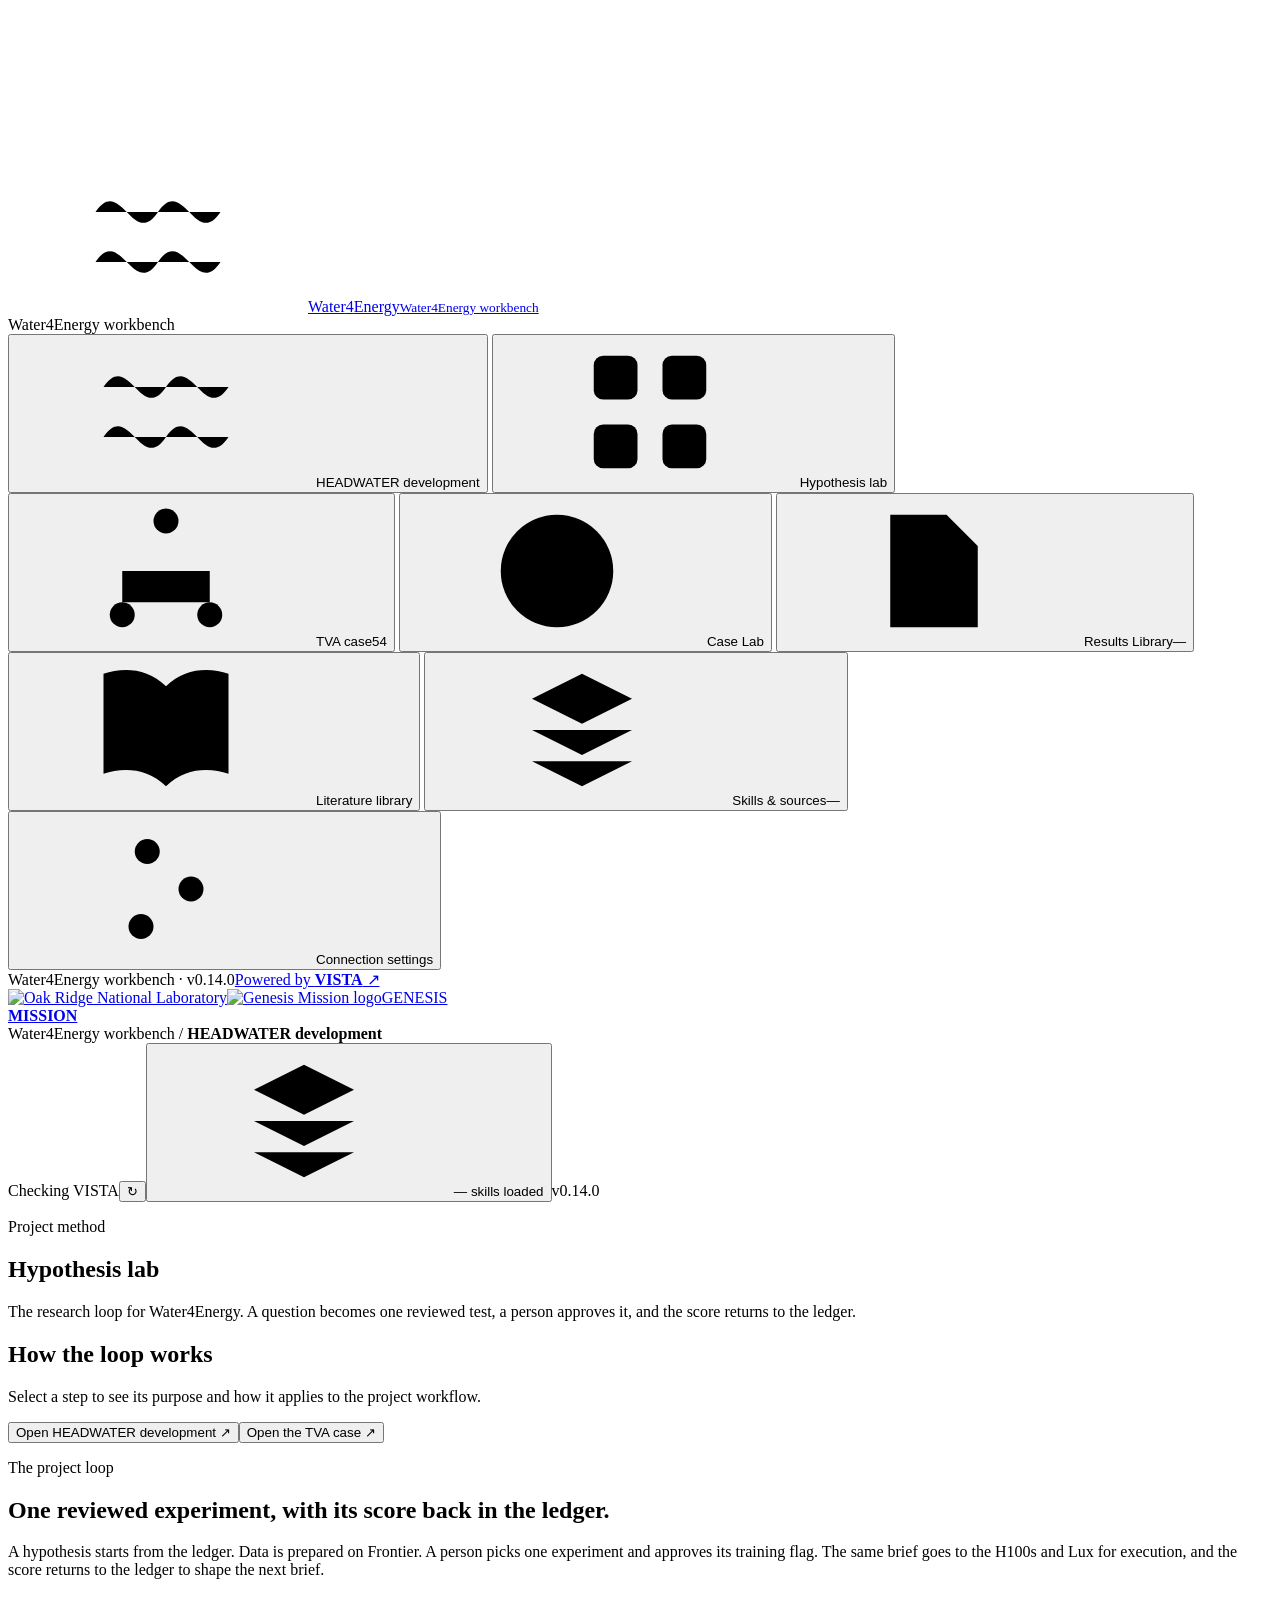
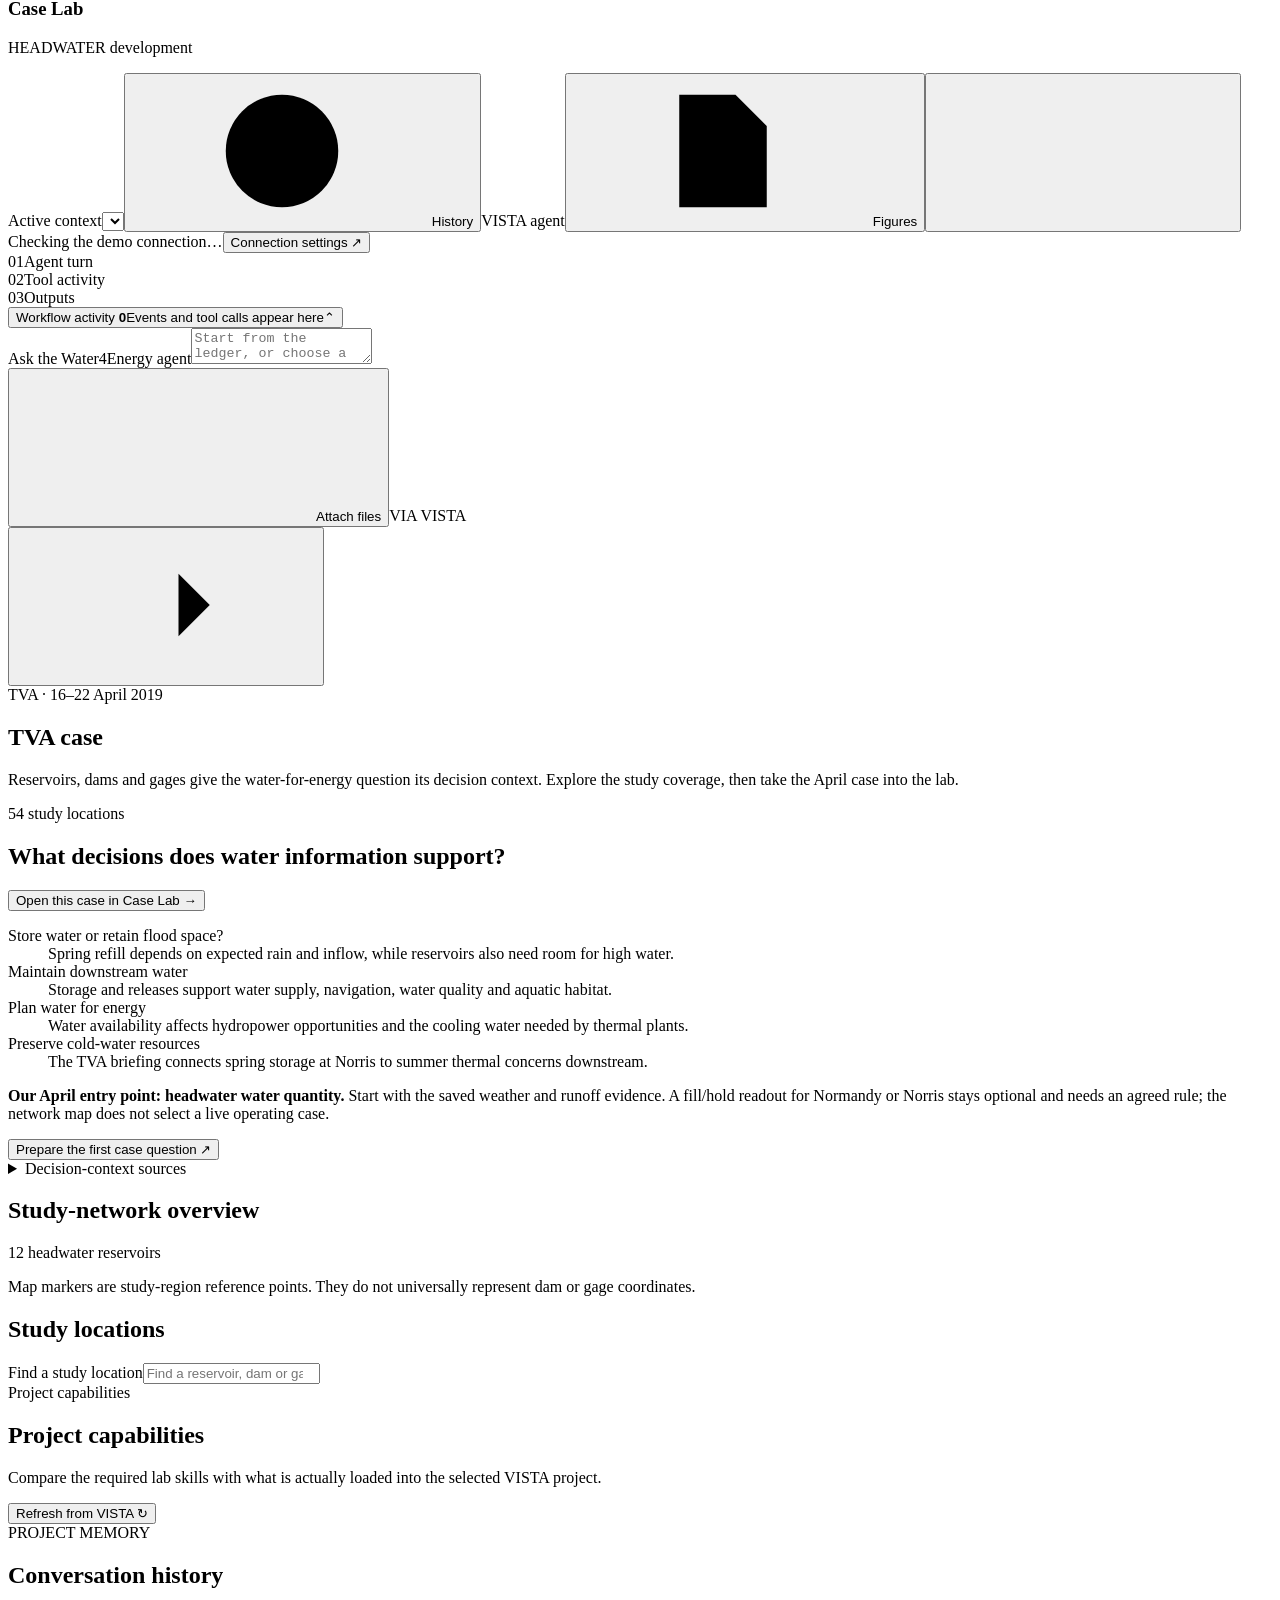
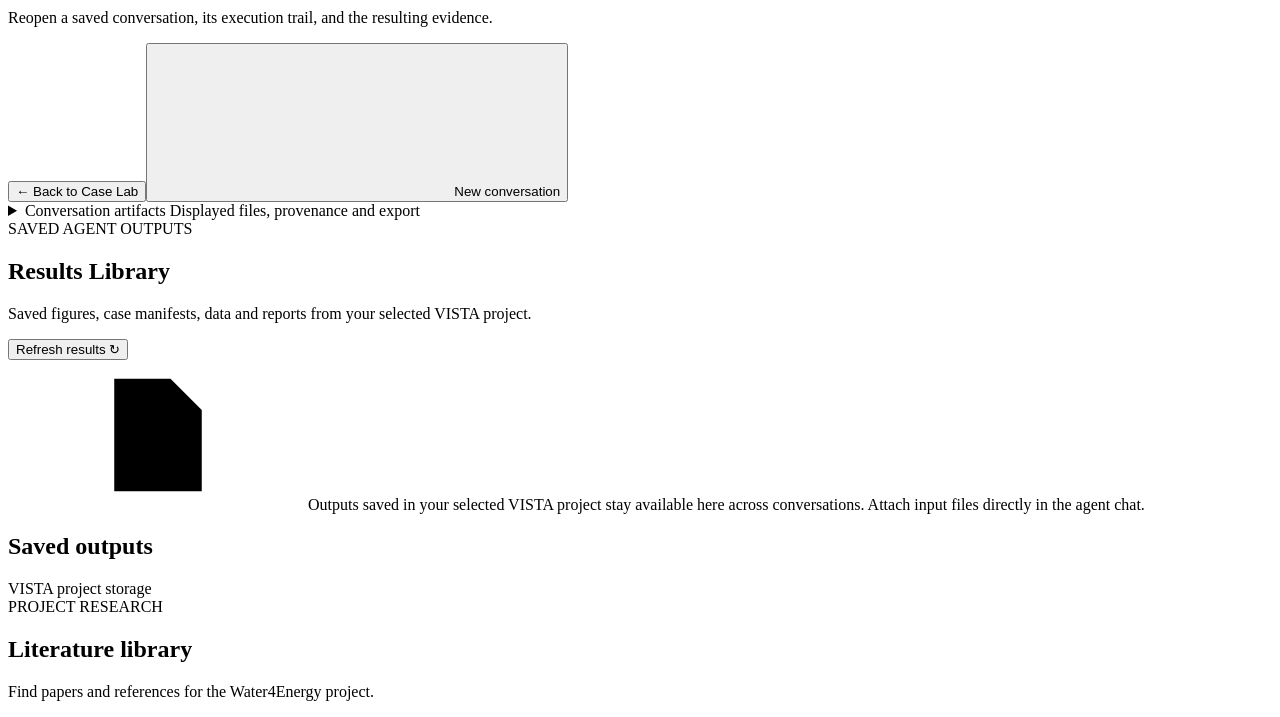
==== commit ecbde228: "Link VISTA attribution to its GitHub repository" ====
--- a/public/index.html
+++ b/public/index.html
@@ -68,7 +68,7 @@
     <button class="nav-item" data-view="skills"><svg><use href="#i-skill"/></svg>Skills &amp; sources<span class="nav-count" id="skill-count">—</span></button>
   </nav>
   <div class="resource-list" id="sidebar-resources" hidden></div>
-  <div class="sidebar-bottom"><button id="connection-button"><svg><use href="#i-settings"/></svg>Connection settings</button><div class="powered"><span>Water4Energy workbench · v0.14.0</span><span>Powered by <b>VISTA</b> ↗</span></div></div>
+  <div class="sidebar-bottom"><button id="connection-button"><svg><use href="#i-settings"/></svg>Connection settings</button><div class="powered"><span>Water4Energy workbench · v0.14.0</span><span><a href="https://github.com/Genesis-VISTA/vista" target="_blank" rel="noopener noreferrer">Powered by <b>VISTA</b> ↗</a></span></div></div>
 </aside>
 <div class="app-shell">
   <header class="topbar"><div class="brand-partners" aria-label="Oak Ridge National Laboratory and Genesis Mission"><a class="partner-ornl" href="https://www.ornl.gov/" target="_blank" rel="noopener noreferrer" aria-label="Oak Ridge National Laboratory"><img src="/assets/brand/ornl-logo.svg" alt="Oak Ridge National Laboratory" class="ornl-logo" width="156" height="38"></a><span class="partner-divider" aria-hidden="true"></span><a class="partner-genesis" href="https://www.energy.gov/undersecretaryforscience/genesis-mission/genesis-mission" target="_blank" rel="noopener noreferrer" aria-label="Genesis Mission"><img src="/assets/brand/genesis-mission-black.png" alt="Genesis Mission logo" width="61" height="63"><span>GENESIS<br><b>MISSION</b></span></a></div><div class="breadcrumb">Water4Energy workbench <span>/</span> <b id="view-breadcrumb">HEADWATER development</b></div><div class="topbar-actions"><span id="connection-pill" class="connection-pill"><i></i> Checking VISTA</span><button class="icon-button" id="refresh-button" title="Refresh connection and results" aria-label="Refresh connection and results">↻</button><button class="skills-topbar" id="skills-topbar"><svg><use href="#i-skill"/></svg><span id="skills-topbar-count">—</span> skills loaded</button><span class="demo-version" title="Water4Energy workbench version">v0.14.0</span></div></header>
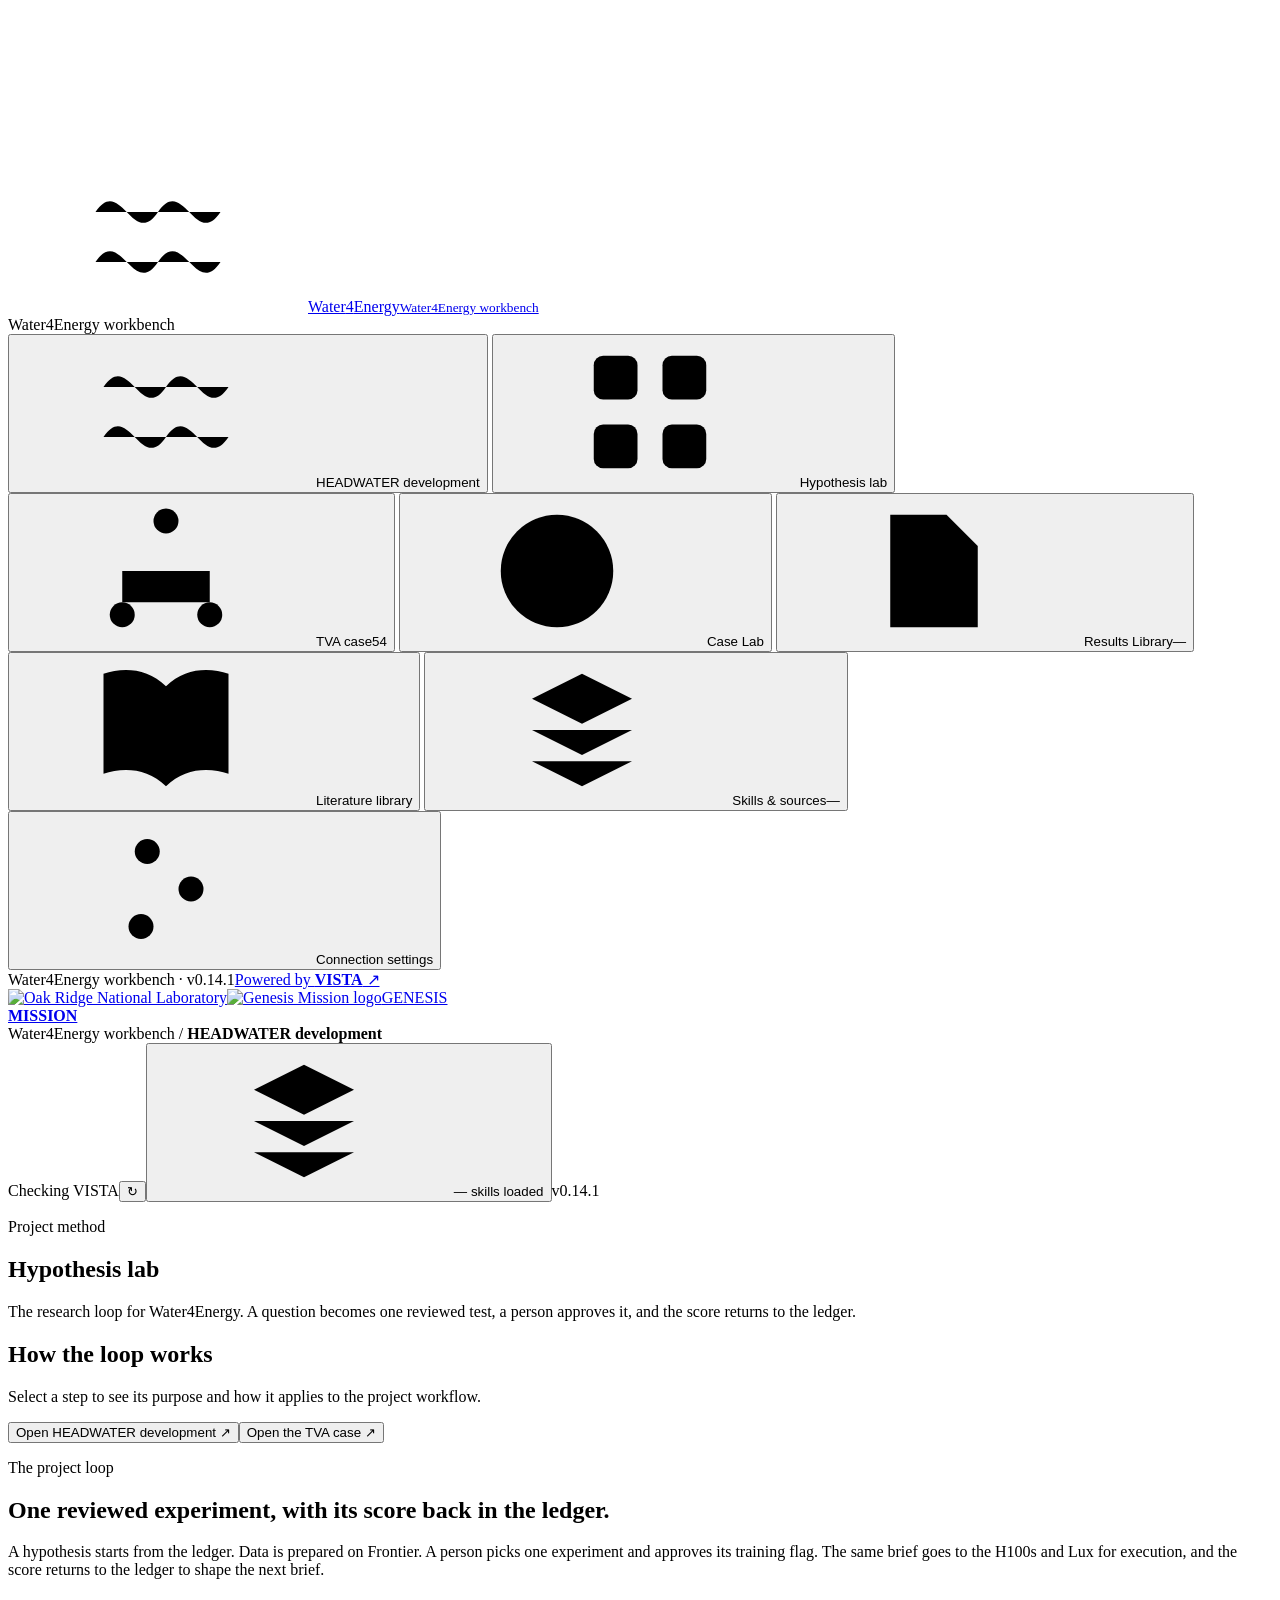
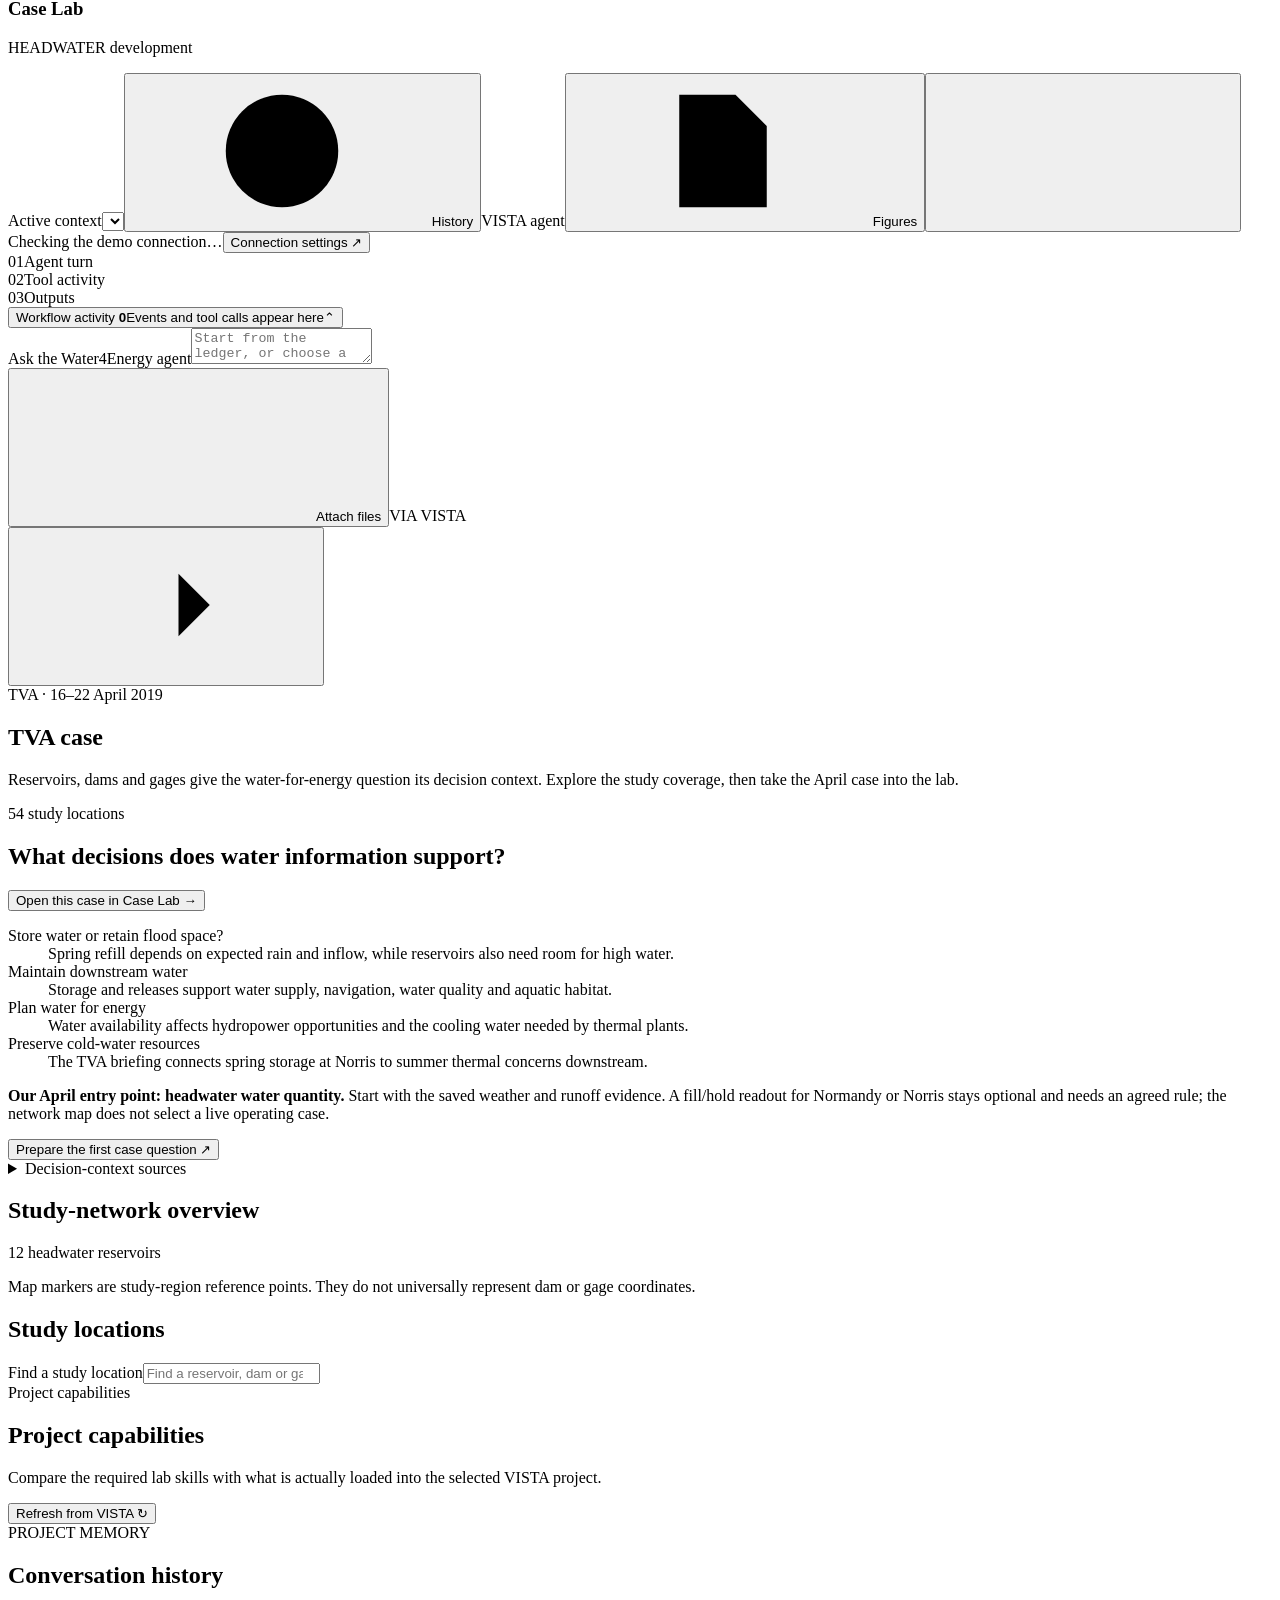
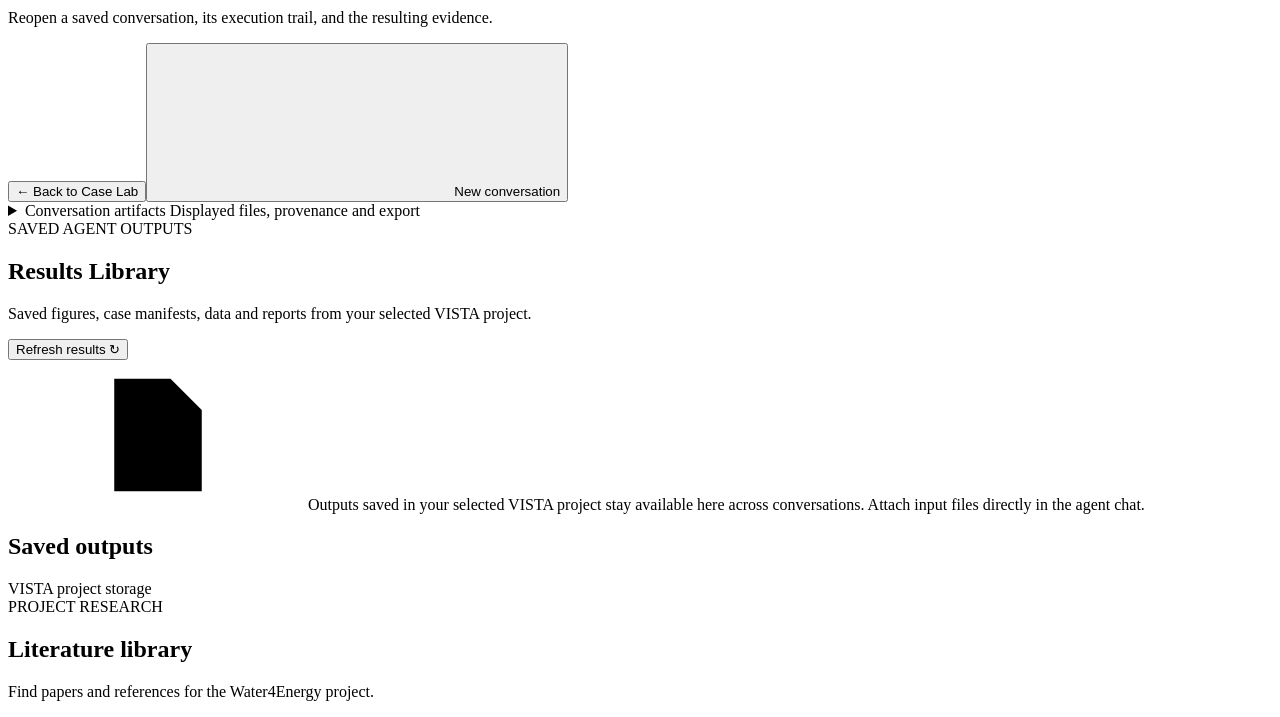
==== commit 7beee2d2: "Package VISTA attribution link as Workbench v0.14.1" ====
--- a/public/index.html
+++ b/public/index.html
@@ -68,10 +68,10 @@
     <button class="nav-item" data-view="skills"><svg><use href="#i-skill"/></svg>Skills &amp; sources<span class="nav-count" id="skill-count">—</span></button>
   </nav>
   <div class="resource-list" id="sidebar-resources" hidden></div>
-  <div class="sidebar-bottom"><button id="connection-button"><svg><use href="#i-settings"/></svg>Connection settings</button><div class="powered"><span>Water4Energy workbench · v0.14.0</span><span><a href="https://github.com/Genesis-VISTA/vista" target="_blank" rel="noopener noreferrer">Powered by <b>VISTA</b> ↗</a></span></div></div>
+  <div class="sidebar-bottom"><button id="connection-button"><svg><use href="#i-settings"/></svg>Connection settings</button><div class="powered"><span>Water4Energy workbench · v0.14.1</span><span><a href="https://github.com/Genesis-VISTA/vista" target="_blank" rel="noopener noreferrer">Powered by <b>VISTA</b> ↗</a></span></div></div>
 </aside>
 <div class="app-shell">
-  <header class="topbar"><div class="brand-partners" aria-label="Oak Ridge National Laboratory and Genesis Mission"><a class="partner-ornl" href="https://www.ornl.gov/" target="_blank" rel="noopener noreferrer" aria-label="Oak Ridge National Laboratory"><img src="/assets/brand/ornl-logo.svg" alt="Oak Ridge National Laboratory" class="ornl-logo" width="156" height="38"></a><span class="partner-divider" aria-hidden="true"></span><a class="partner-genesis" href="https://www.energy.gov/undersecretaryforscience/genesis-mission/genesis-mission" target="_blank" rel="noopener noreferrer" aria-label="Genesis Mission"><img src="/assets/brand/genesis-mission-black.png" alt="Genesis Mission logo" width="61" height="63"><span>GENESIS<br><b>MISSION</b></span></a></div><div class="breadcrumb">Water4Energy workbench <span>/</span> <b id="view-breadcrumb">HEADWATER development</b></div><div class="topbar-actions"><span id="connection-pill" class="connection-pill"><i></i> Checking VISTA</span><button class="icon-button" id="refresh-button" title="Refresh connection and results" aria-label="Refresh connection and results">↻</button><button class="skills-topbar" id="skills-topbar"><svg><use href="#i-skill"/></svg><span id="skills-topbar-count">—</span> skills loaded</button><span class="demo-version" title="Water4Energy workbench version">v0.14.0</span></div></header>
+  <header class="topbar"><div class="brand-partners" aria-label="Oak Ridge National Laboratory and Genesis Mission"><a class="partner-ornl" href="https://www.ornl.gov/" target="_blank" rel="noopener noreferrer" aria-label="Oak Ridge National Laboratory"><img src="/assets/brand/ornl-logo.svg" alt="Oak Ridge National Laboratory" class="ornl-logo" width="156" height="38"></a><span class="partner-divider" aria-hidden="true"></span><a class="partner-genesis" href="https://www.energy.gov/undersecretaryforscience/genesis-mission/genesis-mission" target="_blank" rel="noopener noreferrer" aria-label="Genesis Mission"><img src="/assets/brand/genesis-mission-black.png" alt="Genesis Mission logo" width="61" height="63"><span>GENESIS<br><b>MISSION</b></span></a></div><div class="breadcrumb">Water4Energy workbench <span>/</span> <b id="view-breadcrumb">HEADWATER development</b></div><div class="topbar-actions"><span id="connection-pill" class="connection-pill"><i></i> Checking VISTA</span><button class="icon-button" id="refresh-button" title="Refresh connection and results" aria-label="Refresh connection and results">↻</button><button class="skills-topbar" id="skills-topbar"><svg><use href="#i-skill"/></svg><span id="skills-topbar-count">—</span> skills loaded</button><span class="demo-version" title="Water4Energy workbench version">v0.14.1</span></div></header>
   <main>
     <section id="view-development" class="view active"><div id="headwater-workflow"></div></section>
     <section id="view-introduction" class="view">
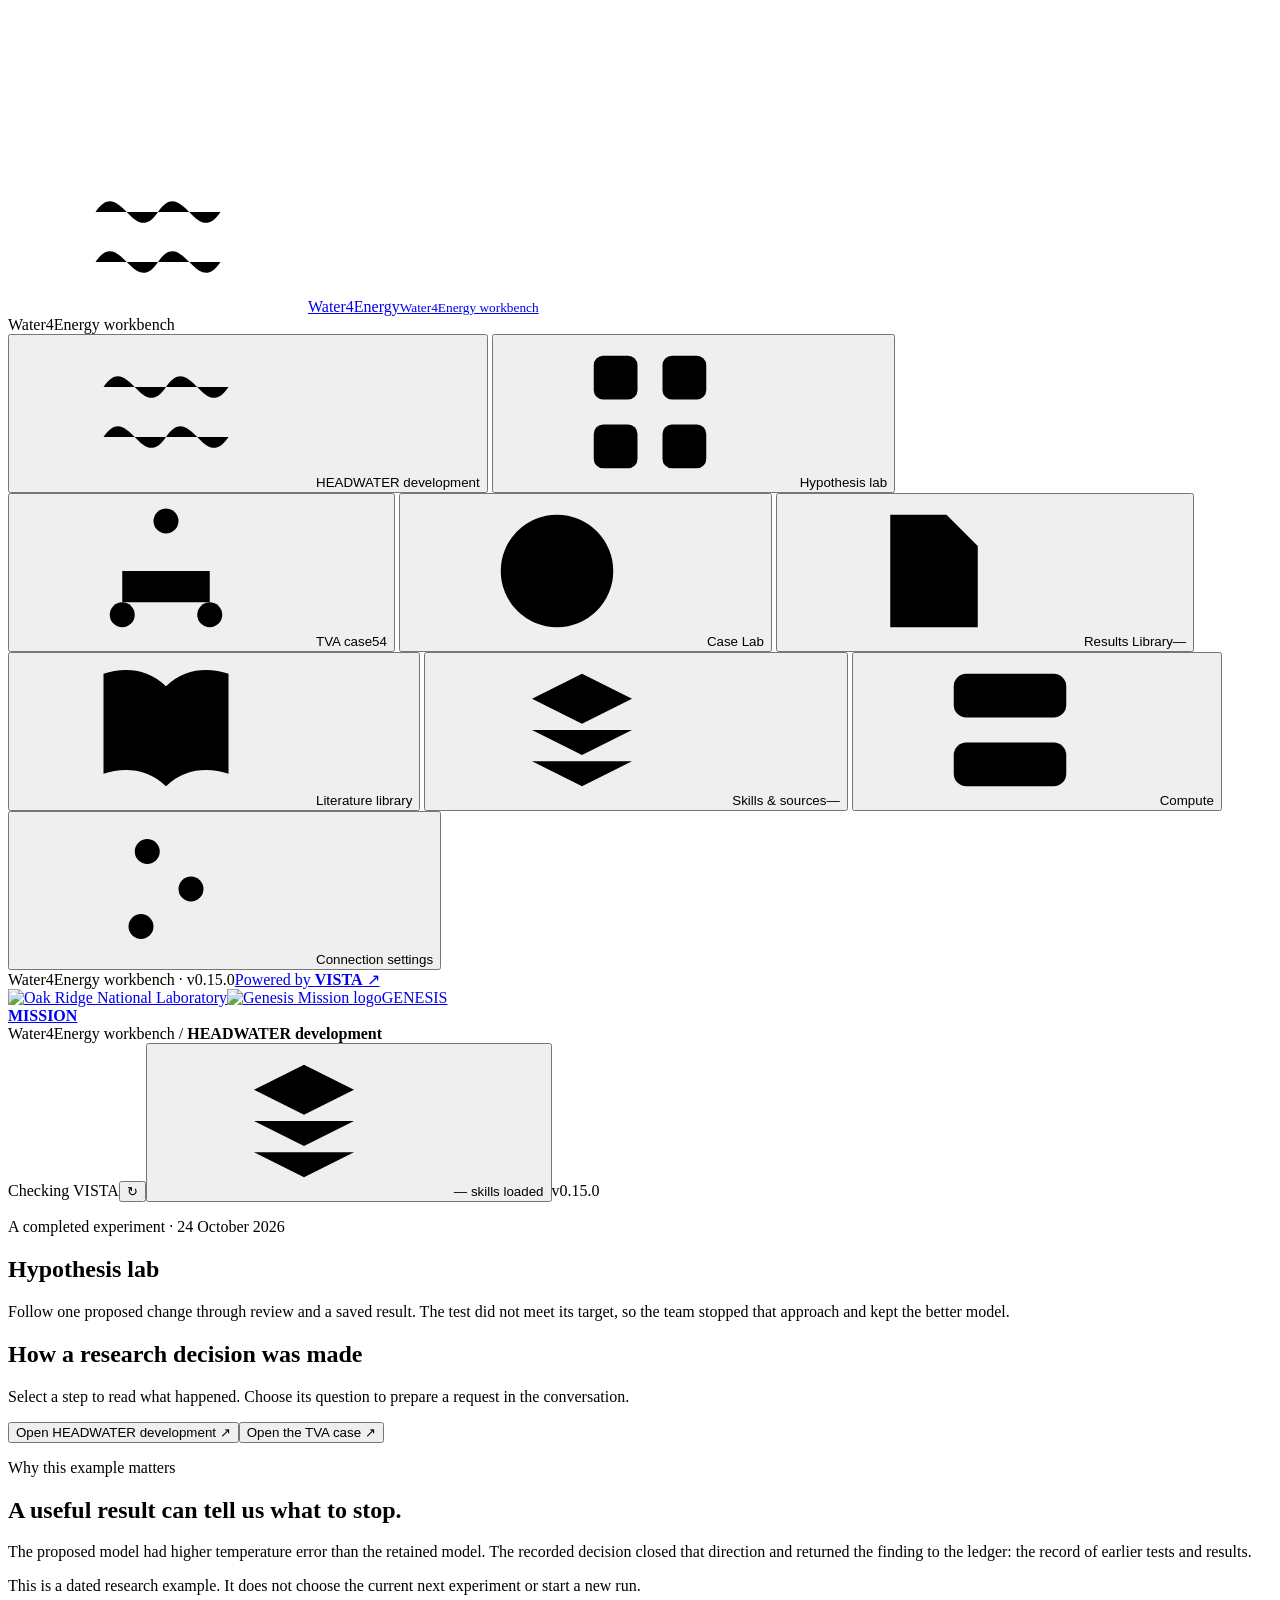
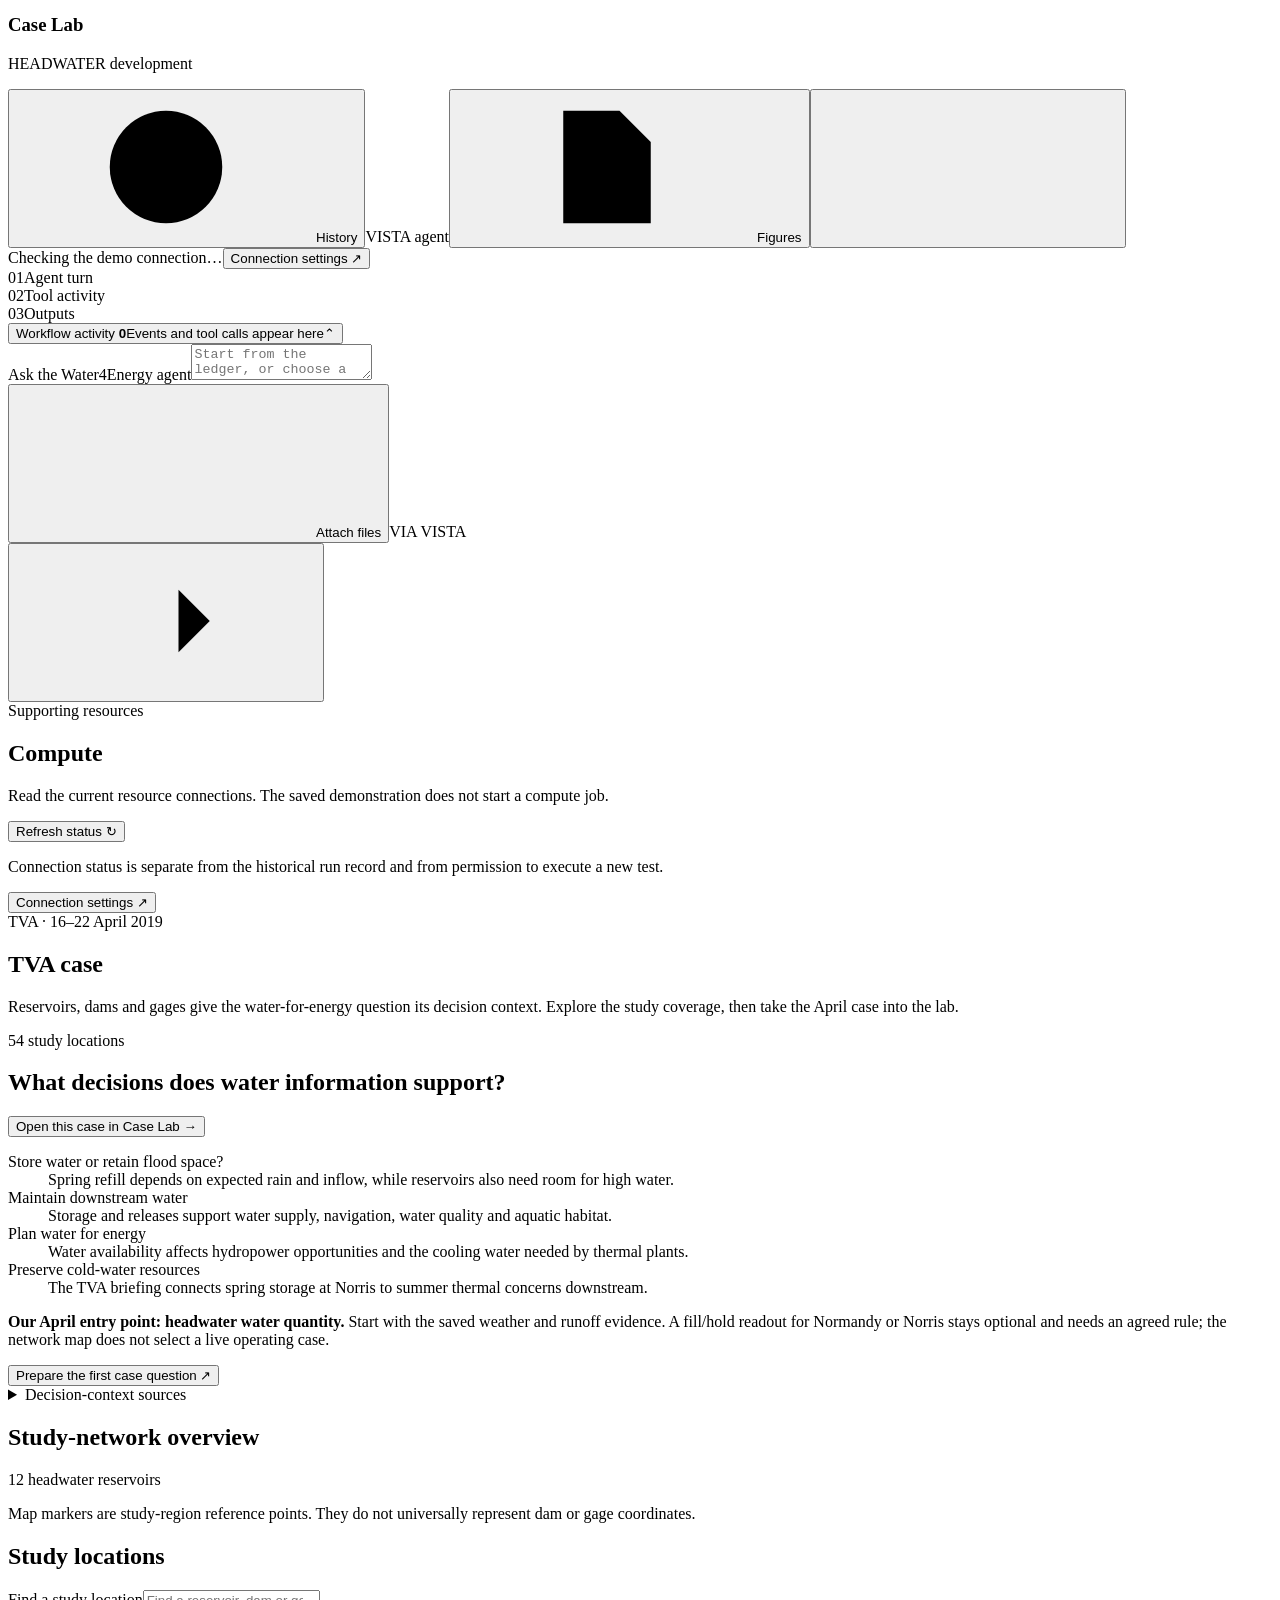
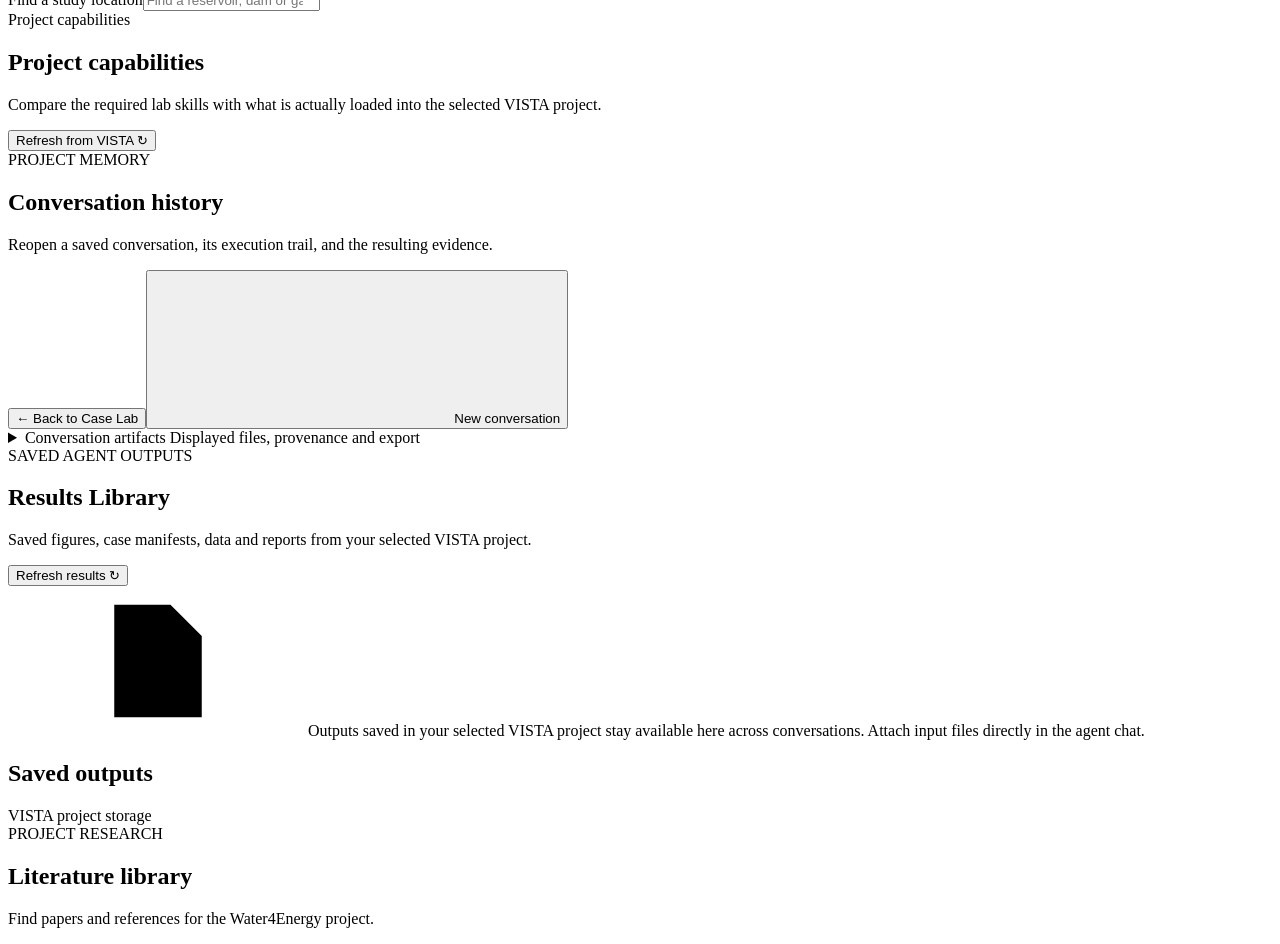
==== commit 47c320e9: "Integrate the October worked cycle and supplied figures" ====
--- a/public/index.html
+++ b/public/index.html
@@ -22,6 +22,8 @@
   <link rel="stylesheet" href="/research-workspace.css">
   <link rel="stylesheet" href="/case-journey.css">
   <link rel="stylesheet" href="/headwater-workflow.css">
+  <link rel="stylesheet" href="/lab24.css">
+  <link rel="stylesheet" href="/integrated-workspace.css">
   <script src="/project-ui.js" defer></script>
   <script src="/hypothesis-demo.js" defer></script>
   <script src="/results-library.js" defer></script>
@@ -32,6 +34,7 @@
   <script src="/headwater-workflow.js" defer></script>
   <script src="/case-journey.js" defer></script>
   <script src="/agent-response.js" defer></script>
+  <script src="/lab24.js" defer></script>
   <script src="/app.js" defer></script>
 </head>
 <body data-mode="live" class="research-theme">
@@ -66,27 +69,31 @@
     <button class="nav-item" data-view="files"><svg><use href="#i-file"/></svg>Results Library<span class="nav-count" id="file-count">—</span></button>
     <button class="nav-item" data-view="literature"><svg><use href="#i-book"/></svg>Literature library</button>
     <button class="nav-item" data-view="skills"><svg><use href="#i-skill"/></svg>Skills &amp; sources<span class="nav-count" id="skill-count">—</span></button>
+    <button class="nav-item" data-view="compute"><svg><use href="#i-server"/></svg>Compute</button>
   </nav>
   <div class="resource-list" id="sidebar-resources" hidden></div>
-  <div class="sidebar-bottom"><button id="connection-button"><svg><use href="#i-settings"/></svg>Connection settings</button><div class="powered"><span>Water4Energy workbench · v0.14.1</span><span><a href="https://github.com/Genesis-VISTA/vista" target="_blank" rel="noopener noreferrer">Powered by <b>VISTA</b> ↗</a></span></div></div>
+  <div class="sidebar-bottom"><button id="connection-button"><svg><use href="#i-settings"/></svg>Connection settings</button><div class="powered"><span>Water4Energy workbench · v0.15.0</span><span><a href="https://github.com/Genesis-VISTA/vista" target="_blank" rel="noopener noreferrer">Powered by <b>VISTA</b> ↗</a></span></div></div>
 </aside>
 <div class="app-shell">
-  <header class="topbar"><div class="brand-partners" aria-label="Oak Ridge National Laboratory and Genesis Mission"><a class="partner-ornl" href="https://www.ornl.gov/" target="_blank" rel="noopener noreferrer" aria-label="Oak Ridge National Laboratory"><img src="/assets/brand/ornl-logo.svg" alt="Oak Ridge National Laboratory" class="ornl-logo" width="156" height="38"></a><span class="partner-divider" aria-hidden="true"></span><a class="partner-genesis" href="https://www.energy.gov/undersecretaryforscience/genesis-mission/genesis-mission" target="_blank" rel="noopener noreferrer" aria-label="Genesis Mission"><img src="/assets/brand/genesis-mission-black.png" alt="Genesis Mission logo" width="61" height="63"><span>GENESIS<br><b>MISSION</b></span></a></div><div class="breadcrumb">Water4Energy workbench <span>/</span> <b id="view-breadcrumb">HEADWATER development</b></div><div class="topbar-actions"><span id="connection-pill" class="connection-pill"><i></i> Checking VISTA</span><button class="icon-button" id="refresh-button" title="Refresh connection and results" aria-label="Refresh connection and results">↻</button><button class="skills-topbar" id="skills-topbar"><svg><use href="#i-skill"/></svg><span id="skills-topbar-count">—</span> skills loaded</button><span class="demo-version" title="Water4Energy workbench version">v0.14.1</span></div></header>
+  <header class="topbar"><div class="brand-partners" aria-label="Oak Ridge National Laboratory and Genesis Mission"><a class="partner-ornl" href="https://www.ornl.gov/" target="_blank" rel="noopener noreferrer" aria-label="Oak Ridge National Laboratory"><img src="/assets/brand/ornl-logo.svg" alt="Oak Ridge National Laboratory" class="ornl-logo" width="156" height="38"></a><span class="partner-divider" aria-hidden="true"></span><a class="partner-genesis" href="https://www.energy.gov/undersecretaryforscience/genesis-mission/genesis-mission" target="_blank" rel="noopener noreferrer" aria-label="Genesis Mission"><img src="/assets/brand/genesis-mission-black.png" alt="Genesis Mission logo" width="61" height="63"><span>GENESIS<br><b>MISSION</b></span></a></div><div class="breadcrumb">Water4Energy workbench <span>/</span> <b id="view-breadcrumb">HEADWATER development</b></div><div class="topbar-actions"><span id="connection-pill" class="connection-pill"><i></i> Checking VISTA</span><button class="icon-button" id="refresh-button" title="Refresh connection and results" aria-label="Refresh connection and results">↻</button><button class="skills-topbar" id="skills-topbar"><svg><use href="#i-skill"/></svg><span id="skills-topbar-count">—</span> skills loaded</button><span class="demo-version" title="Water4Energy workbench version">v0.15.0</span></div></header>
   <main>
+    <div id="conversation-dock" hidden></div>
+    <section id="project-live-evidence" class="project-live-evidence" hidden aria-label="Figures displayed in the current conversation"></section>
     <section id="view-development" class="view active"><div id="headwater-workflow"></div></section>
     <section id="view-introduction" class="view">
-      <div class="journey-heading"><div><p class="journey-kicker">Project method</p><h1>Hypothesis lab</h1><p>The research loop for Water4Energy. A question becomes one reviewed test, a person approves it, and the score returns to the ledger.</p></div></div>
+      <div class="journey-heading"><div><p class="journey-kicker">A completed experiment · 24 October 2026</p><h1>Hypothesis lab</h1><p>Follow one proposed change through review and a saved result. The test did not meet its target, so the team stopped that approach and kept the better model.</p></div></div>
       <div class="method-case-grid">
-        <section class="method-explorer" aria-labelledby="method-title"><h2 id="method-title">How the loop works</h2><p class="method-instruction">Select a step to see its purpose and how it applies to the project workflow.</p><div id="intro-workflow"></div><div class="journey-actions method-destinations"><button type="button" class="text-button" data-journey-nav="development">Open HEADWATER development ↗</button><button type="button" class="text-button" data-open-tva-case="network">Open the TVA case ↗</button></div><div id="intro-step-detail" aria-live="polite"></div></section>
-        <section class="case-brief" aria-labelledby="project-loop-title"><p class="journey-kicker">The project loop</p><h2 id="project-loop-title">One reviewed experiment, with its score back in the ledger.</h2><p>A hypothesis starts from the ledger. Data is prepared on Frontier. A person picks one experiment and approves its training flag. The same brief goes to the H100s and Lux for execution, and the score returns to the ledger to shape the next brief.</p></section>
+        <section class="method-explorer" aria-labelledby="method-title"><h2 id="method-title">How a research decision was made</h2><p class="method-instruction">Select a step to read what happened. Choose its question to prepare a request in the conversation.</p><div id="intro-workflow"></div><div id="intro-step-detail" aria-live="polite"></div><div class="journey-actions method-destinations"><button type="button" class="text-button" data-journey-nav="development">Open HEADWATER development ↗</button><button type="button" class="text-button" data-open-tva-case="network">Open the TVA case ↗</button></div></section>
+        <section class="case-brief" aria-labelledby="project-loop-title"><p class="journey-kicker">Why this example matters</p><h2 id="project-loop-title">A useful result can tell us what to stop.</h2><p>The proposed model had higher temperature error than the retained model. The recorded decision closed that direction and returned the finding to the ledger: the record of earlier tests and results.</p><p>This is a dated research example. It does not choose the current next experiment or start a new run.</p></section>
       </div>
     </section>
     <section id="view-workspace" class="view">
       <div class="hypothesis-lab-grid">
-      <section class="panel agent-panel demo-agent-primary" aria-label="Project conversation"><div class="panel-heading"><div class="lab-chat-title"><h1>Case Lab</h1><p id="case-lab-subtitle">HEADWATER development</p></div><div class="agent-header-actions"><label class="context-switcher"><span class="sr-only">Active context</span><select id="active-context" aria-label="Active context"></select></label><button type="button" class="text-button lab-history-button" id="lab-history" aria-label="Open conversation history"><svg aria-hidden="true"><use href="#i-clock"/></svg>History</button><span id="agent-state" class="agent-state">VISTA agent</span><button class="text-button chat-figures-button" id="view-case-figures" aria-label="View case figures" aria-controls="hypothesis-guide-gallery"><svg><use href="#i-file"/></svg>Figures</button><button class="icon-button" id="new-chat" title="New conversation" aria-label="New conversation"><svg><use href="#i-plus"/></svg></button></div></div><div class="demo-status-bar"><span id="demo-status-line" role="status">Checking the demo connection…</span><button class="text-button" id="demo-setup-button" aria-haspopup="dialog">Connection settings ↗</button></div><div id="case-question-controls" class="case-question-controls"></div><div class="workflow-strip" id="workflow-strip"><div data-step="0"><span>01</span>Agent turn</div><i></i><div data-step="1"><span>02</span>Tool activity</div><i></i><div data-step="2"><span>03</span>Outputs</div></div><div class="chat-scroll" id="chat-scroll"><div class="chat-messages" id="chat-messages" aria-live="polite"></div></div><div class="activity-drawer"><button id="activity-toggle" aria-expanded="false"><span><i class="activity-dot"></i> Workflow activity <b id="activity-count">0</b></span><span id="activity-last">Events and tool calls appear here</span><span class="chevron">⌃</span></button><div id="activity-log" class="activity-log" hidden></div></div><div id="composer-resize-handle" class="composer-resize-handle" role="separator" tabindex="0" aria-orientation="horizontal" aria-controls="chat-form prompt" aria-label="Adjust message box height" aria-describedby="composer-resize-instructions" title="Drag up to expand or down to shrink. Arrow keys adjust; Home and End choose limits. Enter or double-click resets." hidden><span class="composer-resize-grip" aria-hidden="true"></span><span class="composer-resize-label" aria-hidden="true">Adjust message box</span><span id="composer-resize-instructions" class="sr-only">Drag up to expand the message box or down to shrink it. Use Up and Down arrow keys to adjust, Home for the smallest size, End for the largest size, or Enter or double-click to reset.</span></div><form id="chat-form" class="composer"><label class="sr-only" for="prompt">Ask the Water4Energy agent</label><textarea id="prompt" rows="2" placeholder="Start from the ledger, or choose a question…" ></textarea><div class="composer-bottom"><div><button type="button" id="attach-button" class="text-button"><svg><use href="#i-plus"/></svg>Attach files</button><span id="composer-mode">VIA VISTA</span></div><button type="submit" class="send-button" id="send-button" aria-label="Send message"><svg><use href="#i-arrow"/></svg></button><button type="button" id="stop-button" class="stop-button" hidden><svg><use href="#i-stop"/></svg>Stop turn</button></div></form><input type="file" id="upload-input" multiple hidden></section>
-        <aside class="panel hypothesis-guide-panel" id="hypothesis-guide" data-april-only aria-label="TVA case evidence workspace" hidden></aside><aside class="panel development-evidence-panel" id="development-evidence" aria-label="HEADWATER development evidence"></aside>
+      <section class="panel agent-panel demo-agent-primary" aria-label="Project conversation"><div class="panel-heading"><div class="lab-chat-title"><h1>Case Lab</h1><p id="case-lab-subtitle">HEADWATER development</p></div><div class="agent-header-actions"><label class="context-switcher" hidden><span class="sr-only">Active context</span><select id="active-context" aria-label="Active context"></select></label><button type="button" class="text-button lab-history-button" id="lab-history" aria-label="Open conversation history"><svg aria-hidden="true"><use href="#i-clock"/></svg>History</button><span id="agent-state" class="agent-state">VISTA agent</span><button class="text-button chat-figures-button" id="view-case-figures" aria-label="View case figures" aria-controls="hypothesis-guide-gallery"><svg><use href="#i-file"/></svg>Figures</button><button class="icon-button" id="new-chat" title="New conversation" aria-label="New conversation"><svg><use href="#i-plus"/></svg></button></div></div><div id="context-pills" class="context-pills" role="group" aria-label="Conversation context"></div><div class="demo-status-bar"><span id="demo-status-line" role="status">Checking the demo connection…</span><button class="text-button" id="demo-setup-button" aria-haspopup="dialog">Connection settings ↗</button></div><div id="case-question-controls" class="case-question-controls"></div><div class="workflow-strip" id="workflow-strip"><div data-step="0"><span>01</span>Agent turn</div><i></i><div data-step="1"><span>02</span>Tool activity</div><i></i><div data-step="2"><span>03</span>Outputs</div></div><div class="chat-scroll" id="chat-scroll"><div class="chat-messages" id="chat-messages" aria-live="polite"></div></div><div class="activity-drawer"><button id="activity-toggle" aria-expanded="false"><span><i class="activity-dot"></i> Workflow activity <b id="activity-count">0</b></span><span id="activity-last">Events and tool calls appear here</span><span class="chevron">⌃</span></button><div id="activity-log" class="activity-log" hidden></div></div><div id="composer-resize-handle" class="composer-resize-handle" role="separator" tabindex="0" aria-orientation="horizontal" aria-controls="chat-form prompt" aria-label="Adjust message box height" aria-describedby="composer-resize-instructions" title="Drag up to expand or down to shrink. Arrow keys adjust; Home and End choose limits. Enter or double-click resets." hidden><span class="composer-resize-grip" aria-hidden="true"></span><span class="composer-resize-label" aria-hidden="true">Adjust message box</span><span id="composer-resize-instructions" class="sr-only">Drag up to expand the message box or down to shrink it. Use Up and Down arrow keys to adjust, Home for the smallest size, End for the largest size, or Enter or double-click to reset.</span></div><form id="chat-form" class="composer"><label class="sr-only" for="prompt">Ask the Water4Energy agent</label><textarea id="prompt" rows="2" placeholder="Start from the ledger, or choose a question…" ></textarea><div class="composer-bottom"><div><button type="button" id="attach-button" class="text-button"><svg><use href="#i-plus"/></svg>Attach files</button><span id="composer-mode">VIA VISTA</span></div><button type="submit" class="send-button" id="send-button" aria-label="Send message"><svg><use href="#i-arrow"/></svg></button><button type="button" id="stop-button" class="stop-button" hidden><svg><use href="#i-stop"/></svg>Stop turn</button></div></form><input type="file" id="upload-input" multiple hidden></section>
+        <aside class="panel hypothesis-guide-panel" id="hypothesis-guide" data-april-only aria-label="TVA case evidence workspace" hidden></aside><aside class="panel development-evidence-panel" id="development-evidence" aria-label="HEADWATER development evidence"></aside><aside class="panel development-evidence-panel" id="lab24-evidence" aria-label="October experiment evidence" hidden></aside>
       </div>
     </section>
+    <section id="view-compute" class="view"><div class="page-heading"><div><div class="eyebrow">Supporting resources</div><h1>Compute</h1><p>Read the current resource connections. The saved demonstration does not start a compute job.</p></div><button type="button" class="secondary-button" id="compute-refresh">Refresh status ↻</button></div><div id="compute-resource-cards" class="resource-cards"></div><p class="compute-note">Connection status is separate from the historical run record and from permission to execute a new test.</p><button type="button" class="text-button" id="compute-settings">Connection settings ↗</button></section>
     <section id="view-network" class="view"><div class="page-heading"><div><div class="eyebrow">TVA · 16–22 April 2019</div><h1>TVA case</h1><p>Reservoirs, dams and gages give the water-for-energy question its decision context. Explore the study coverage, then take the April case into the lab.</p></div><span class="tag">54 study locations</span></div><section class="network-decisions" aria-labelledby="network-decisions-title"><div class="network-decision-heading"><h2 id="network-decisions-title">What decisions does water information support?</h2><button type="button" class="primary-button" data-open-tva-case="workspace">Open this case in Case Lab →</button></div><dl class="network-decision-list"><div><dt>Store water or retain flood space?</dt><dd>Spring refill depends on expected rain and inflow, while reservoirs also need room for high water.</dd></div><div><dt>Maintain downstream water</dt><dd>Storage and releases support water supply, navigation, water quality and aquatic habitat.</dd></div><div><dt>Plan water for energy</dt><dd>Water availability affects hydropower opportunities and the cooling water needed by thermal plants.</dd></div><div><dt>Preserve cold-water resources</dt><dd>The TVA briefing connects spring storage at Norris to summer thermal concerns downstream.</dd></div></dl><div class="network-case-bridge"><p><strong>Our April entry point: headwater water quantity.</strong> Start with the saved weather and runoff evidence. A fill/hold readout for Normandy or Norris stays optional and needs an agreed rule; the network map does not select a live operating case.</p><button type="button" class="text-button" data-case-question="ledger">Prepare the first case question ↗</button></div><details class="network-context-sources"><summary>Decision-context sources</summary><p><a href="https://www.tva.com/environment/managing-the-river" target="_blank" rel="noopener noreferrer">TVA: managing the river for multiple benefits ↗</a> · <a href="https://www.tva.com/Environment/Lake-Levels/How-TVA-Manages-Water-Levels" target="_blank" rel="noopener noreferrer">TVA: managing water levels ↗</a> · <a href="https://github.com/daliwang/water4energy_projectPlan/blob/main/TVA_Task3_Briefing_Summary_20260915.md" target="_blank" rel="noopener noreferrer">Project briefing, 15 September 2026 ↗</a></p></details></section><div class="network-overview" id="network-overview"></div><section class="panel network-map-panel"><div class="panel-heading"><h2>Study-network overview</h2><span class="tag">12 headwater reservoirs</span></div><div id="network-map"></div><p class="network-map-note">Map markers are study-region reference points. They do not universally represent dam or gage coordinates.</p></section><section class="panel network-roster-panel"><div class="network-roster-header"><h2>Study locations</h2><label class="sr-only" for="site-search">Find a study location</label><input id="site-search" type="search" placeholder="Find a reservoir, dam or gage…"></div><div id="network-roster" class="network-roster"></div></section></section>
     <section id="view-skills" class="view"><div class="page-heading"><div><div class="eyebrow">Project capabilities</div><h1>Project capabilities</h1><p>Compare the required lab skills with what is actually loaded into the selected VISTA project.</p></div><button class="secondary-button" id="skills-refresh">Refresh from VISTA ↻</button></div><div id="skills-summary" class="skills-summary"></div><div id="skills-list" class="skills-grid"></div><section class="panel workflow-skill-plan" data-april-only hidden><h2>Demo skill checklist</h2><p>Eight core skills support the walkthrough. The dam readout is optional and is counted separately.</p><div id="required-skills"></div></section></section>
     <section id="view-history" class="view"><div class="page-heading"><div><div class="eyebrow">PROJECT MEMORY</div><h1>Conversation history</h1><p>Reopen a saved conversation, its execution trail, and the resulting evidence.</p></div><div class="history-page-actions"><button type="button" class="secondary-button" id="history-back">← Back to Case Lab</button><button class="primary-button compact" id="history-new"><svg><use href="#i-plus"/></svg>New conversation</button></div></div><div class="conversation-starting-tools" data-april-only hidden><section class="panel conversation-help-panel"><h2>Need a starting point?</h2><p>Choose a hint to open an editable question in Case Lab.</p><div id="conversation-hints" aria-label="Conversation hints"></div></section><details id="demo-questions-details" class="panel demo-disclosure"><summary><span><strong>Walkthrough questions</strong><small>Six source-backed questions to explore with the agent</small></span></summary><section class="demo-question-panel"><div id="demo-questions"></div></section></details></div><div id="history-list" class="card-list"></div><details class="demo-conversation-details"><summary>Conversation artifacts <span>Displayed files, provenance and export</span></summary>
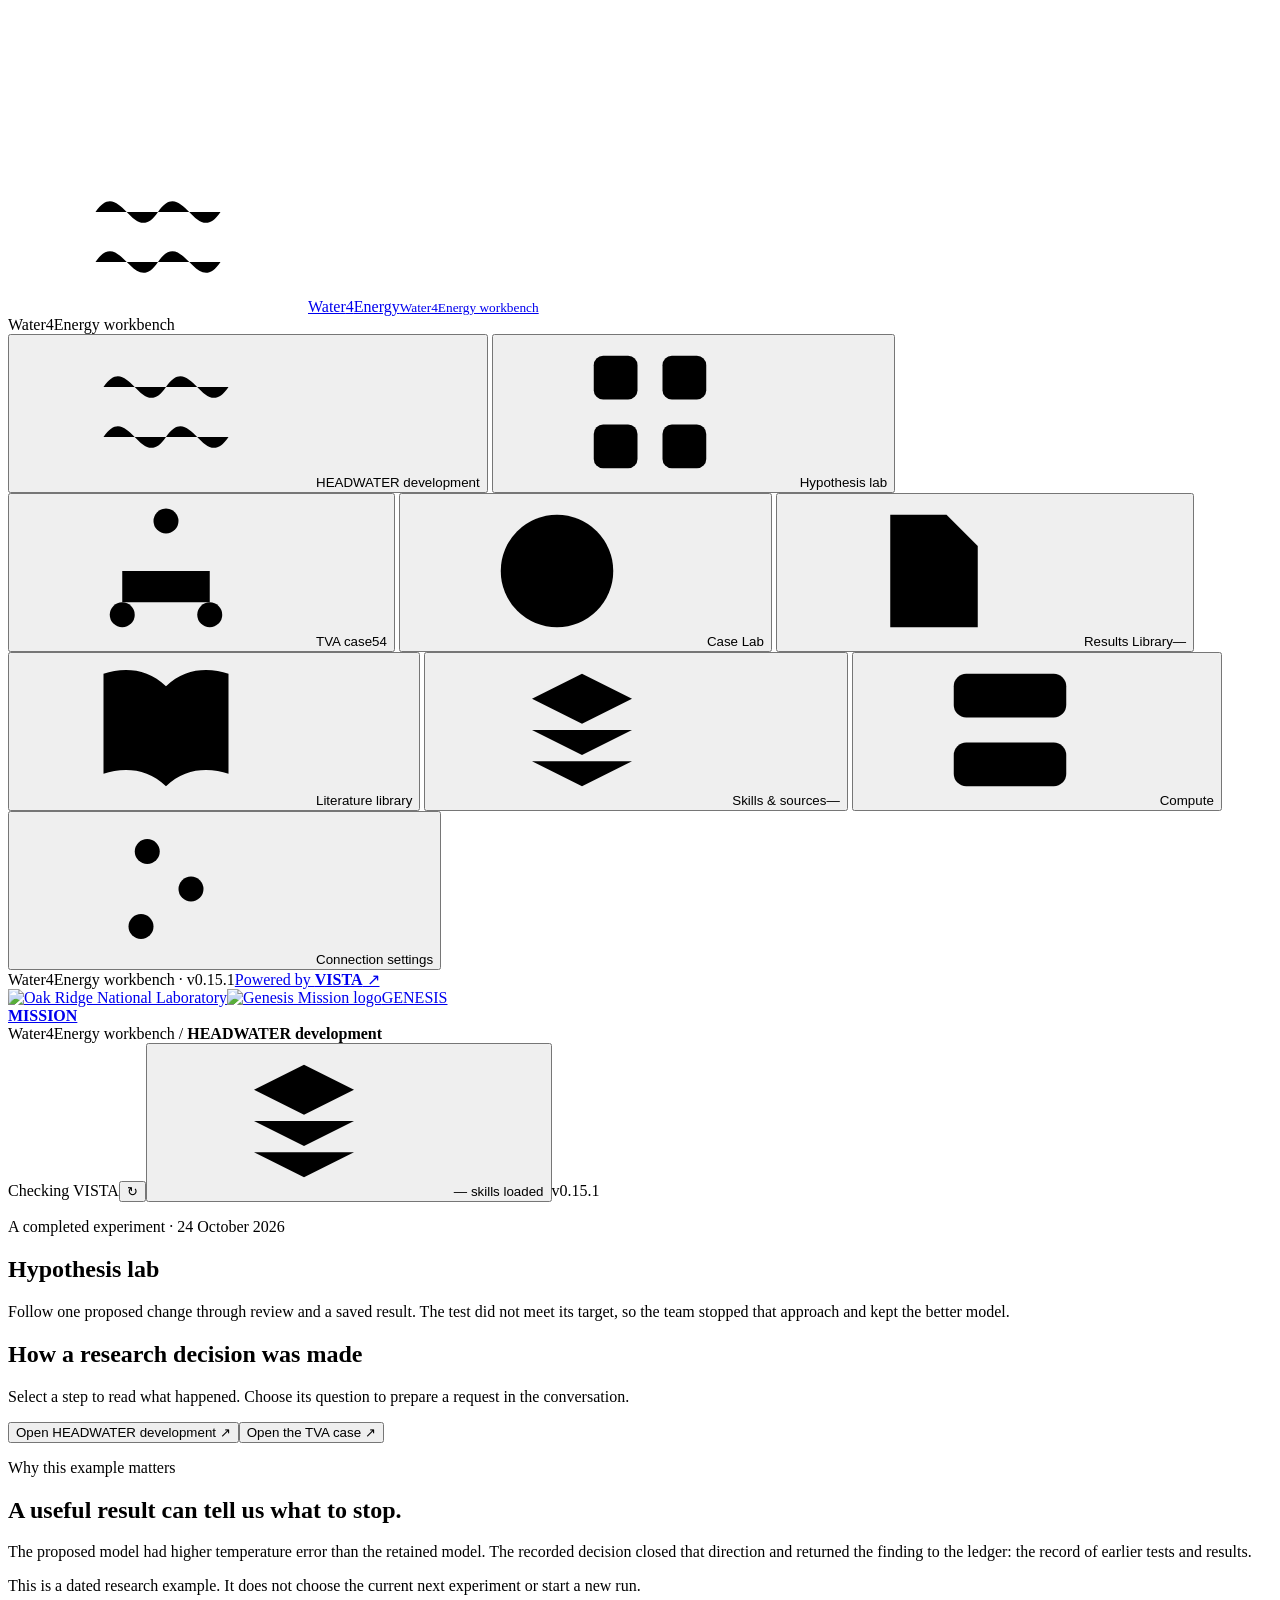
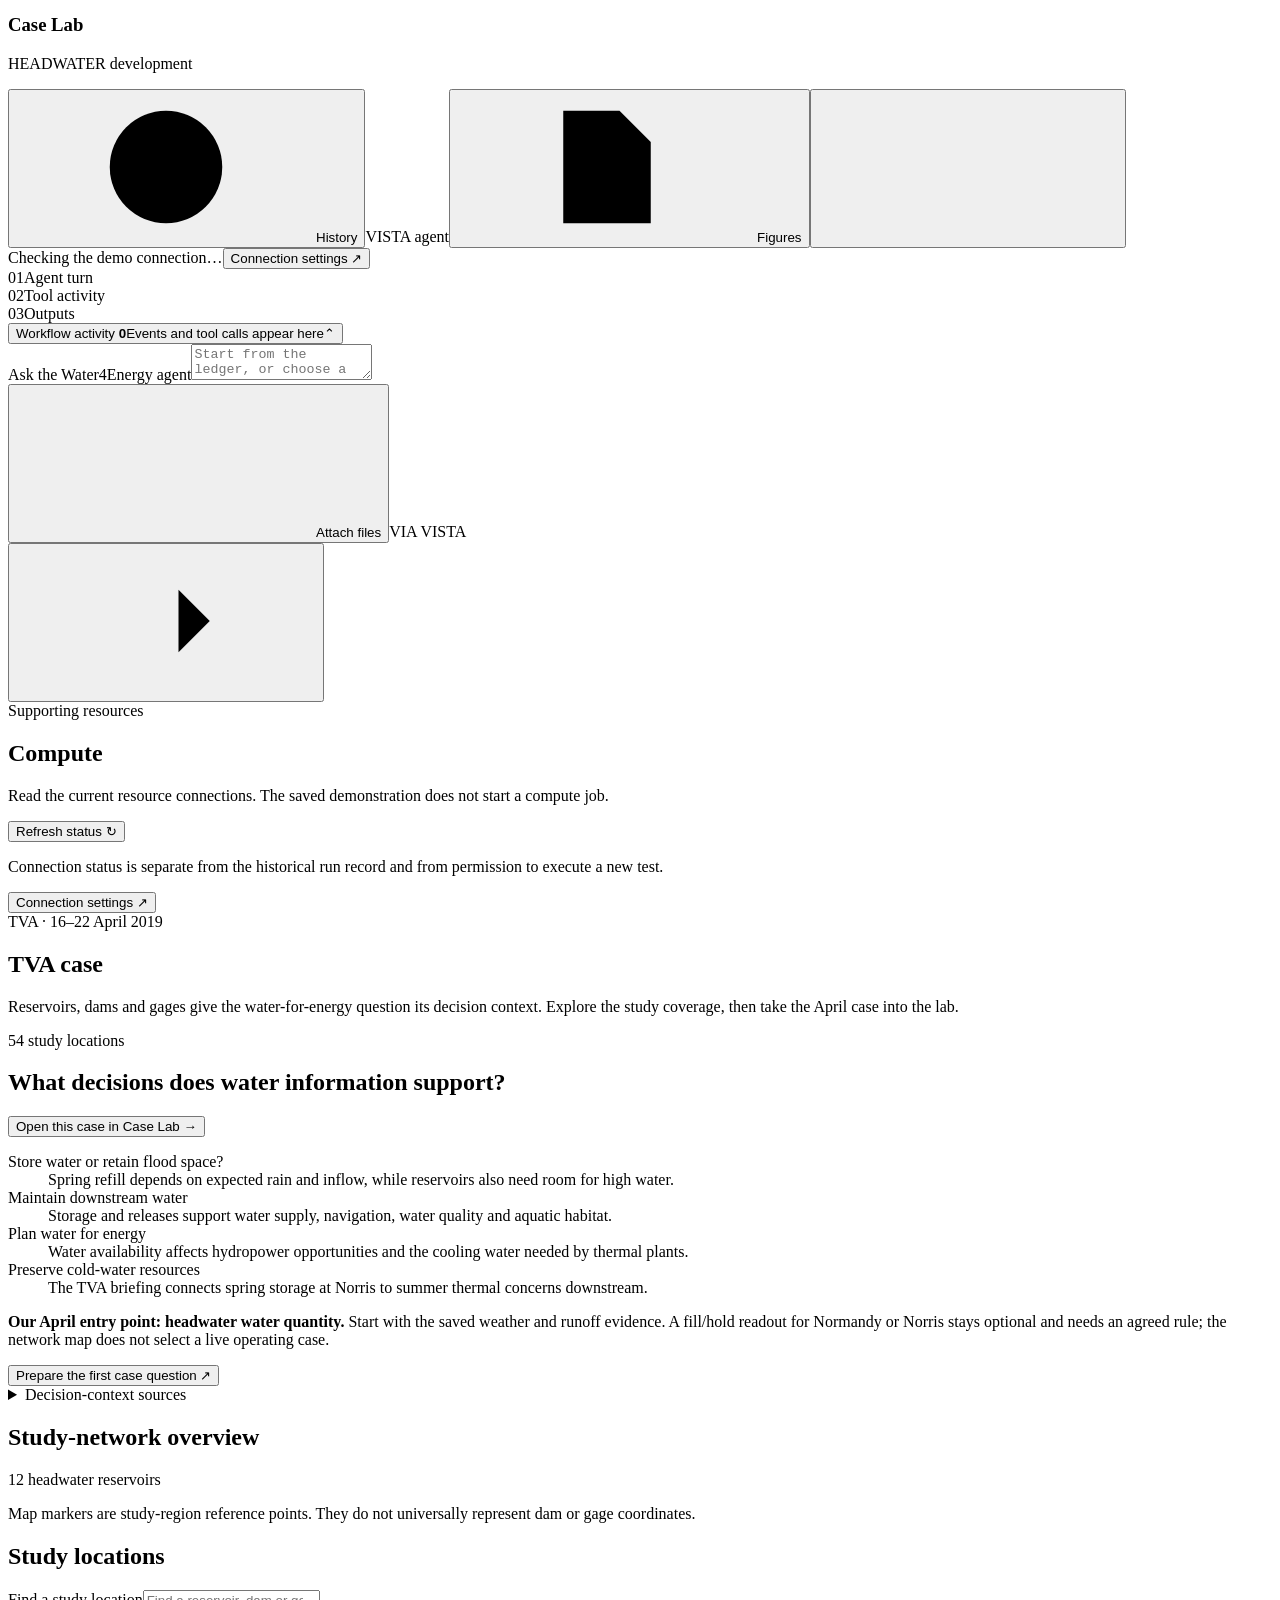
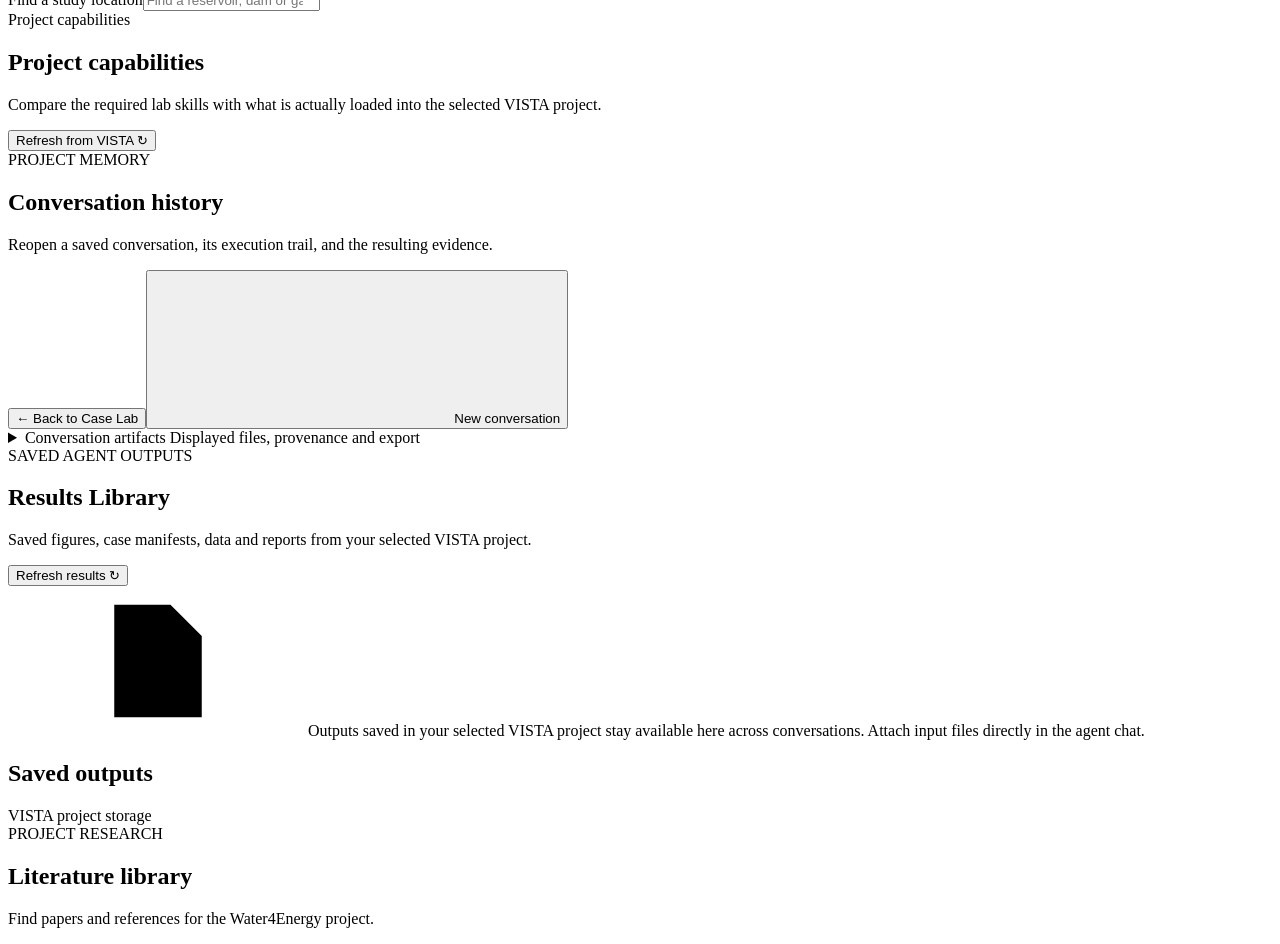
==== commit ac3cf74d: "Use neutral wording in shared README files" ====
--- a/public/index.html
+++ b/public/index.html
@@ -72,10 +72,10 @@
     <button class="nav-item" data-view="compute"><svg><use href="#i-server"/></svg>Compute</button>
   </nav>
   <div class="resource-list" id="sidebar-resources" hidden></div>
-  <div class="sidebar-bottom"><button id="connection-button"><svg><use href="#i-settings"/></svg>Connection settings</button><div class="powered"><span>Water4Energy workbench · v0.15.0</span><span><a href="https://github.com/Genesis-VISTA/vista" target="_blank" rel="noopener noreferrer">Powered by <b>VISTA</b> ↗</a></span></div></div>
+  <div class="sidebar-bottom"><button id="connection-button"><svg><use href="#i-settings"/></svg>Connection settings</button><div class="powered"><span>Water4Energy workbench · v0.15.1</span><span><a href="https://github.com/Genesis-VISTA/vista" target="_blank" rel="noopener noreferrer">Powered by <b>VISTA</b> ↗</a></span></div></div>
 </aside>
 <div class="app-shell">
-  <header class="topbar"><div class="brand-partners" aria-label="Oak Ridge National Laboratory and Genesis Mission"><a class="partner-ornl" href="https://www.ornl.gov/" target="_blank" rel="noopener noreferrer" aria-label="Oak Ridge National Laboratory"><img src="/assets/brand/ornl-logo.svg" alt="Oak Ridge National Laboratory" class="ornl-logo" width="156" height="38"></a><span class="partner-divider" aria-hidden="true"></span><a class="partner-genesis" href="https://www.energy.gov/undersecretaryforscience/genesis-mission/genesis-mission" target="_blank" rel="noopener noreferrer" aria-label="Genesis Mission"><img src="/assets/brand/genesis-mission-black.png" alt="Genesis Mission logo" width="61" height="63"><span>GENESIS<br><b>MISSION</b></span></a></div><div class="breadcrumb">Water4Energy workbench <span>/</span> <b id="view-breadcrumb">HEADWATER development</b></div><div class="topbar-actions"><span id="connection-pill" class="connection-pill"><i></i> Checking VISTA</span><button class="icon-button" id="refresh-button" title="Refresh connection and results" aria-label="Refresh connection and results">↻</button><button class="skills-topbar" id="skills-topbar"><svg><use href="#i-skill"/></svg><span id="skills-topbar-count">—</span> skills loaded</button><span class="demo-version" title="Water4Energy workbench version">v0.15.0</span></div></header>
+  <header class="topbar"><div class="brand-partners" aria-label="Oak Ridge National Laboratory and Genesis Mission"><a class="partner-ornl" href="https://www.ornl.gov/" target="_blank" rel="noopener noreferrer" aria-label="Oak Ridge National Laboratory"><img src="/assets/brand/ornl-logo.svg" alt="Oak Ridge National Laboratory" class="ornl-logo" width="156" height="38"></a><span class="partner-divider" aria-hidden="true"></span><a class="partner-genesis" href="https://www.energy.gov/undersecretaryforscience/genesis-mission/genesis-mission" target="_blank" rel="noopener noreferrer" aria-label="Genesis Mission"><img src="/assets/brand/genesis-mission-black.png" alt="Genesis Mission logo" width="61" height="63"><span>GENESIS<br><b>MISSION</b></span></a></div><div class="breadcrumb">Water4Energy workbench <span>/</span> <b id="view-breadcrumb">HEADWATER development</b></div><div class="topbar-actions"><span id="connection-pill" class="connection-pill"><i></i> Checking VISTA</span><button class="icon-button" id="refresh-button" title="Refresh connection and results" aria-label="Refresh connection and results">↻</button><button class="skills-topbar" id="skills-topbar"><svg><use href="#i-skill"/></svg><span id="skills-topbar-count">—</span> skills loaded</button><span class="demo-version" title="Water4Energy workbench version">v0.15.1</span></div></header>
   <main>
     <div id="conversation-dock" hidden></div>
     <section id="project-live-evidence" class="project-live-evidence" hidden aria-label="Figures displayed in the current conversation"></section>
